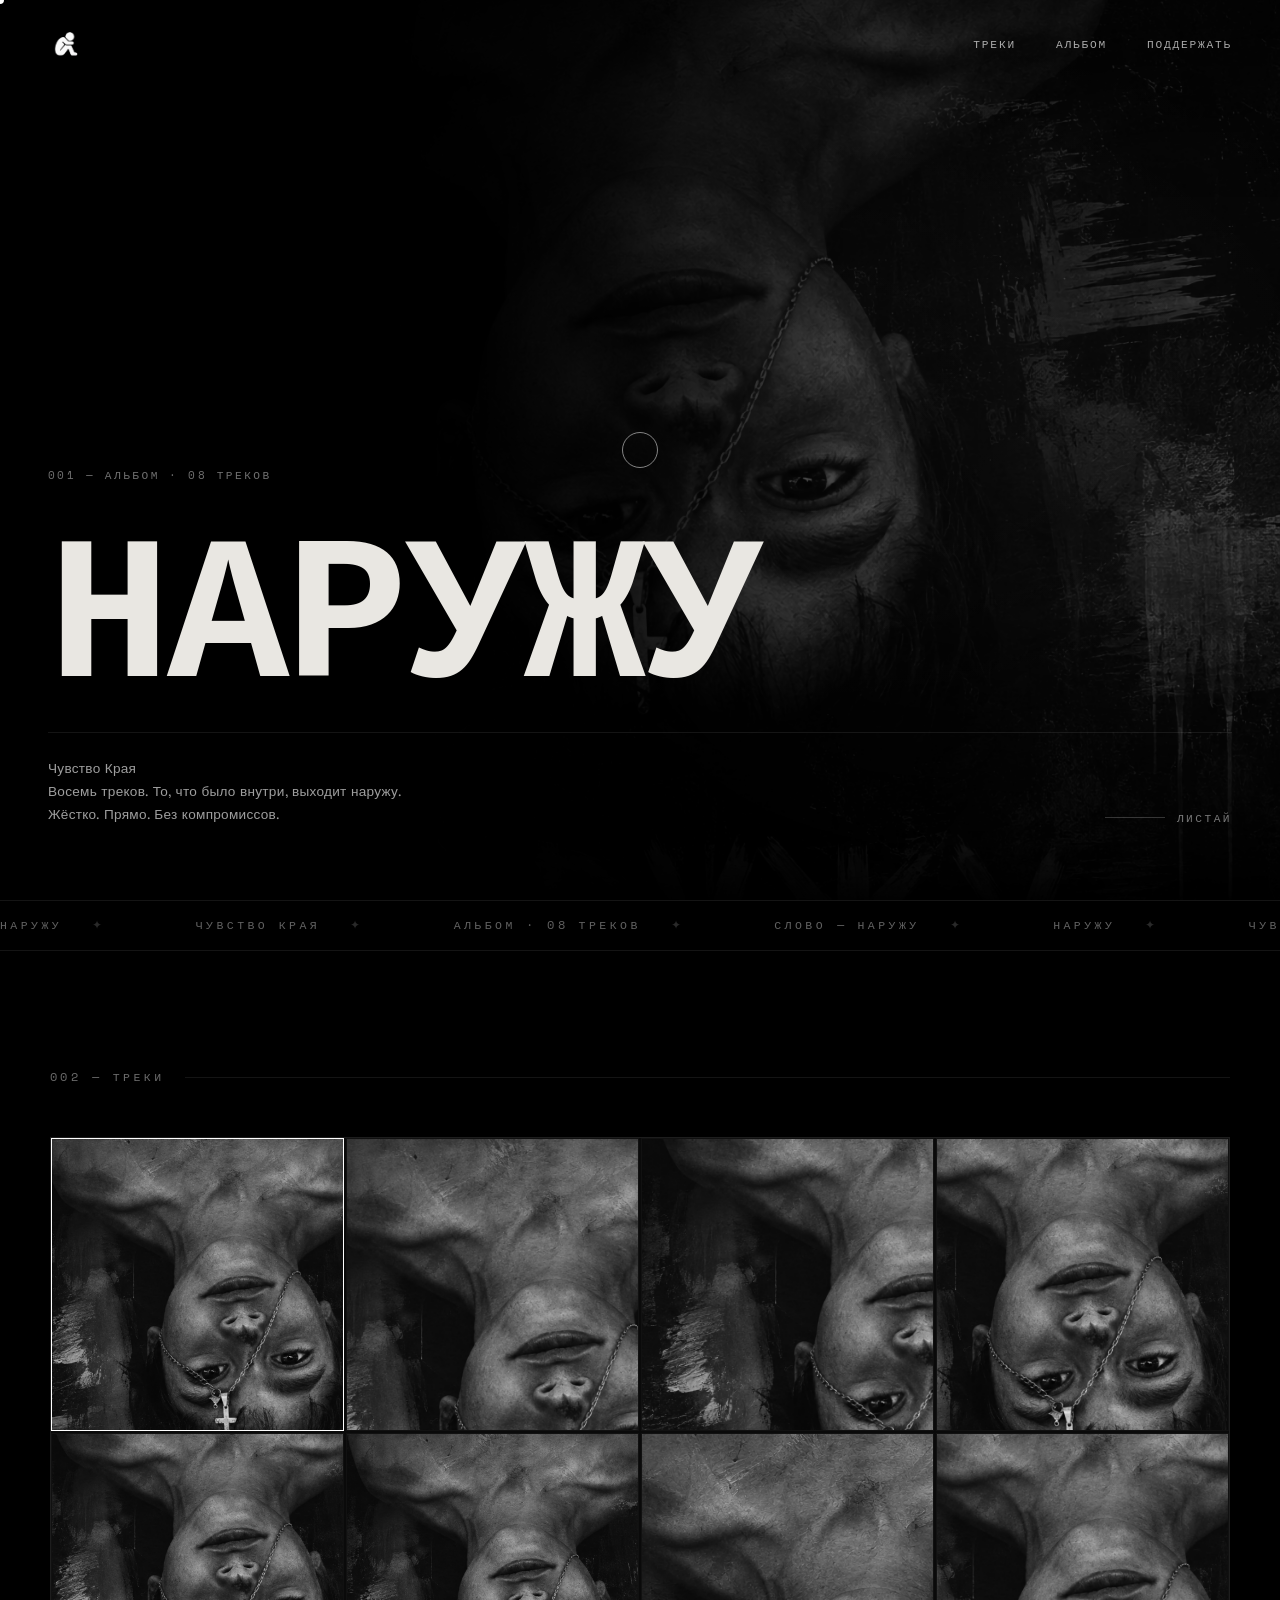
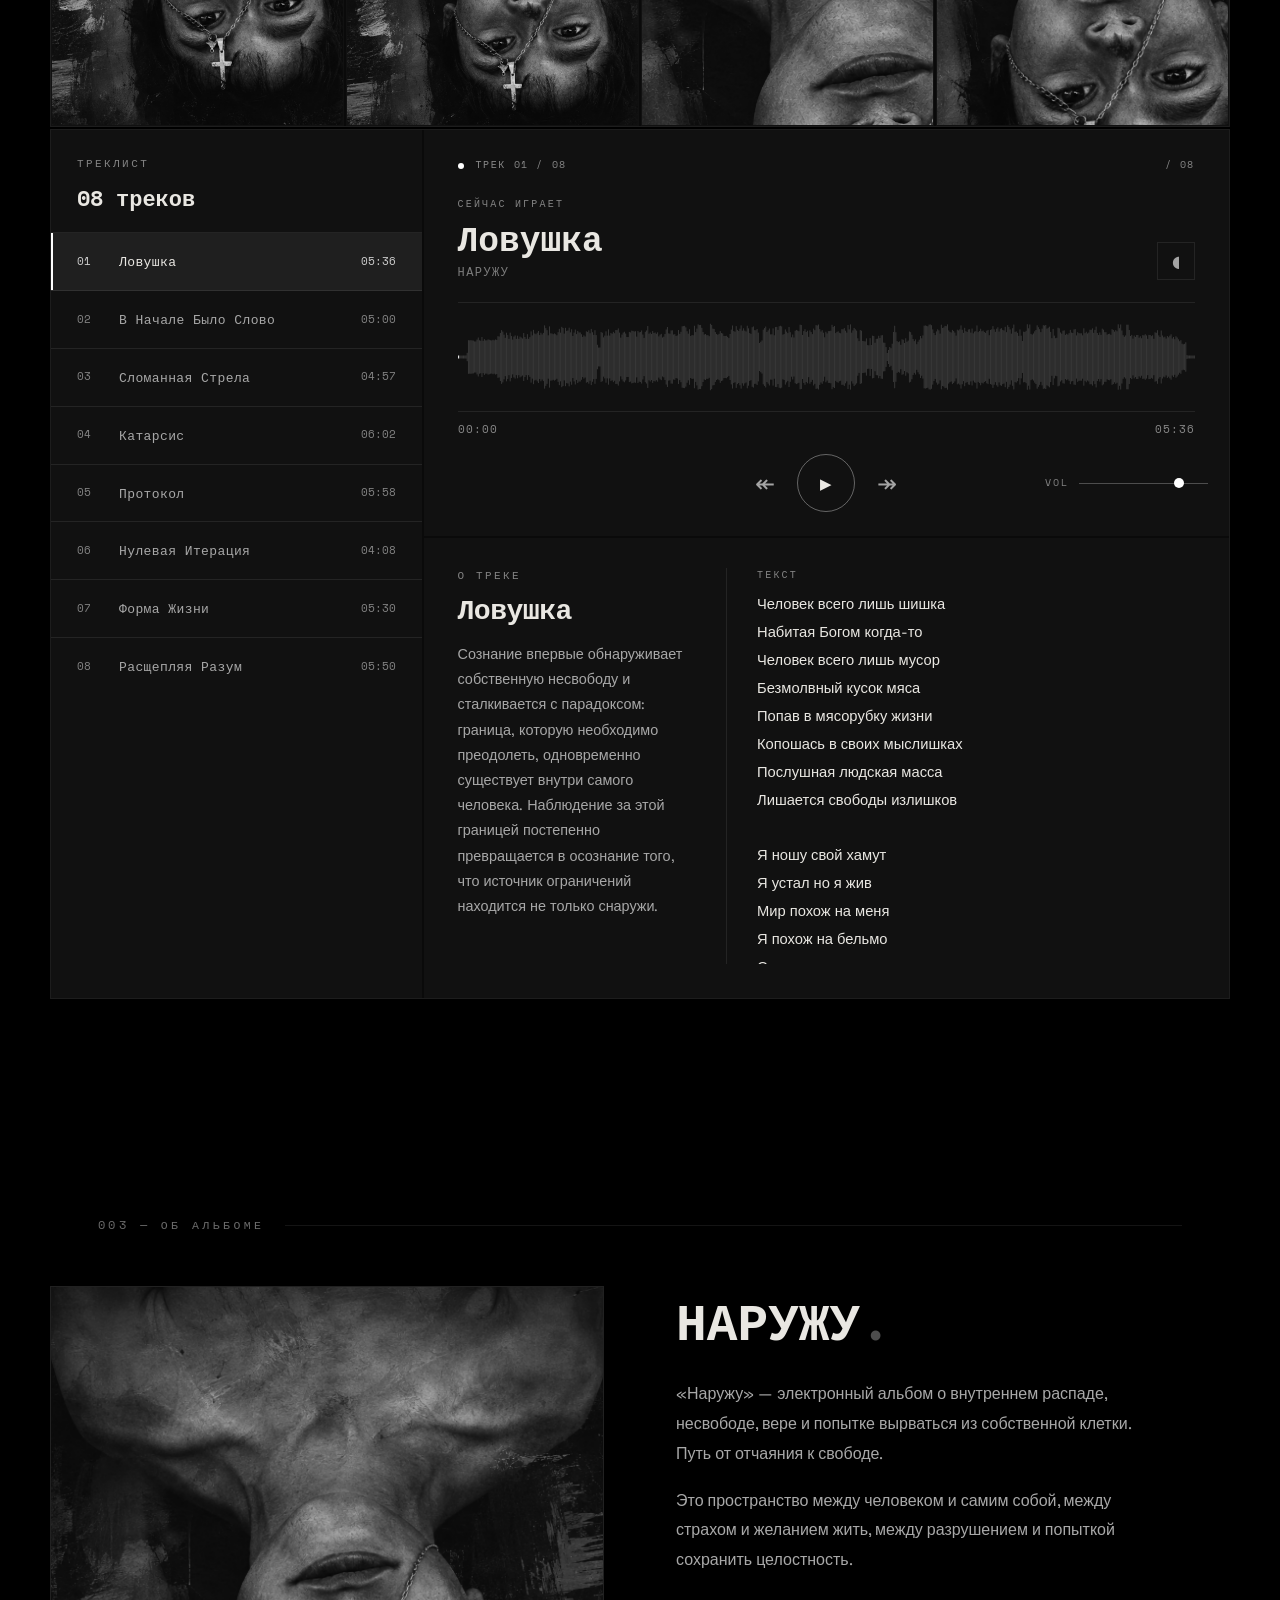
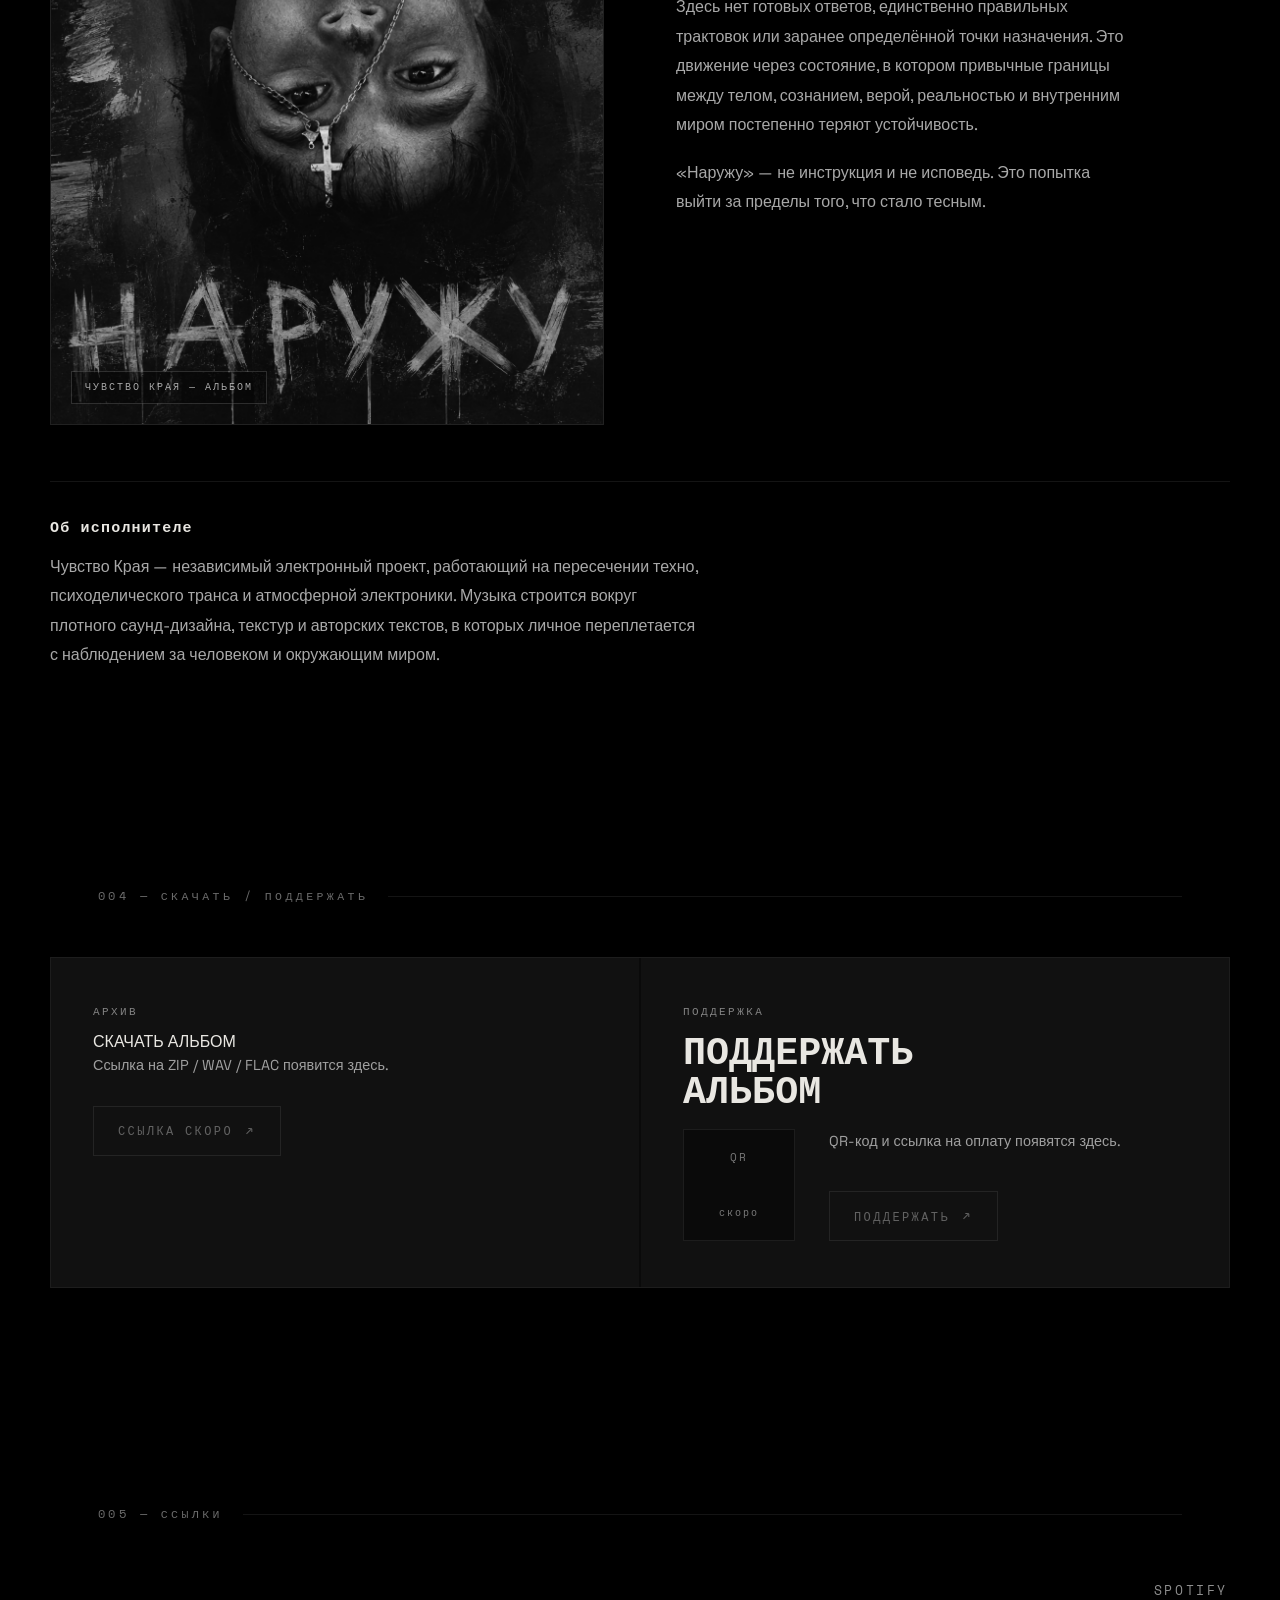
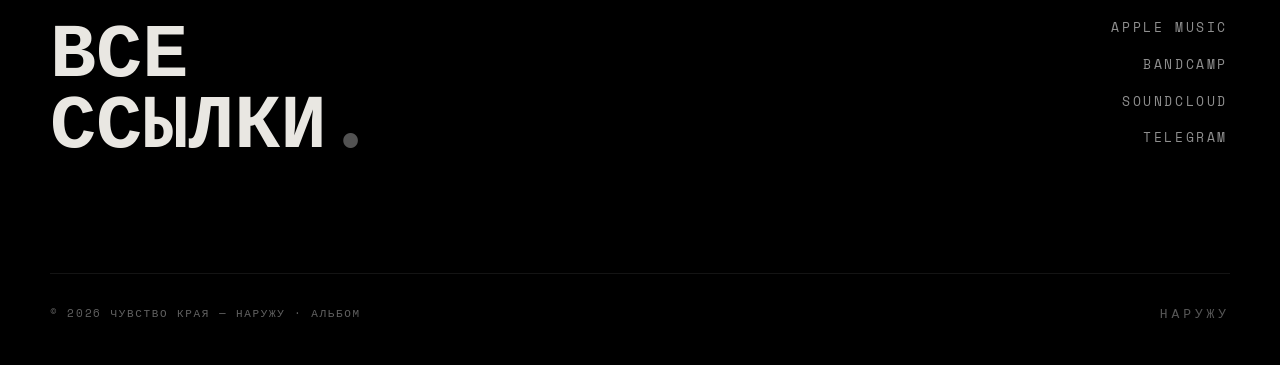
==== index.html @ 3d83241c "Initial working version" ====
<!doctype html>
<html lang="ru">
<head>
  <meta charset="UTF-8">
  <meta name="viewport" content="width=device-width, initial-scale=1">
  <meta name="theme-color" content="#000000">
  <title>НАРУЖУ — Чувство Края · альбом</title>
  <link rel="preconnect" href="https://fonts.googleapis.com">
  <link rel="preconnect" href="https://fonts.gstatic.com" crossorigin>
  <link href="https://fonts.googleapis.com/css2?family=Space+Grotesk:wght@300;400;500;600;700&family=Space+Mono:wght@400;700&display=swap" rel="stylesheet">
  <link rel="stylesheet" href="styles.css">
</head>
<body>

  <div id="cursor"></div>
  <div id="cursor-ring"></div>

  <div id="loader">
    <div class="loader-name">НАРУЖУ</div>
    <div class="loader-bar-wrap"><div class="loader-bar" id="loader-bar"></div></div>
  </div>

  <nav class="site-nav">
    <a class="nav-logo" href="#"><img src="челик.png" alt="НАРУЖУ"></a>
    <ul class="nav-links">
      <li><a href="#tracks">Треки</a></li>
      <li><a href="#about">Альбом</a></li>
      <li><a href="#support">Поддержать</a></li>
    </ul>
  </nav>

  <section id="hero">
    <div class="hero-bg"></div>
    <div class="hero-photo">
      <img src="Cover.png" alt="Обложка альбома НАРУЖУ">
      <div class="hero-photo-gradient"></div>
    </div>
    <div class="hero-number">001 — АЛЬБОМ · 08 ТРЕКОВ</div>
    <h1 class="hero-title"><span>НАРУЖУ</span></h1>
    <div class="hero-sub">
      <p class="hero-desc">Чувство Края<br>Восемь треков. То, что было внутри, выходит наружу.<br>Жёстко. Прямо. Без компромиссов.</p>
      <div class="hero-scroll"><div class="scroll-line"></div>Листай</div>
    </div>
  </section>

  <div class="marquee-wrap">
    <div class="marquee-track">
      <span class="marquee-item">НАРУЖУ<span>✦</span></span>
      <span class="marquee-item">ЧУВСТВО КРАЯ<span>✦</span></span>
      <span class="marquee-item">АЛЬБОМ · 08 ТРЕКОВ<span>✦</span></span>
      <span class="marquee-item">СЛОВО — НАРУЖУ<span>✦</span></span>
      <span class="marquee-item">НАРУЖУ<span>✦</span></span>
      <span class="marquee-item">ЧУВСТВО КРАЯ<span>✦</span></span>
      <span class="marquee-item">АЛЬБОМ · 08 ТРЕКОВ<span>✦</span></span>
      <span class="marquee-item">СЛОВО — НАРУЖУ<span>✦</span></span>
      <span class="marquee-item">НАРУЖУ<span>✦</span></span>
      <span class="marquee-item">ЧУВСТВО КРАЯ<span>✦</span></span>
      <span class="marquee-item">АЛЬБОМ · 08 ТРЕКОВ<span>✦</span></span>
      <span class="marquee-item">СЛОВО — НАРУЖУ<span>✦</span></span>
    </div>
  </div>

  <main id="top">

    <section class="tracks-section" id="tracks">
      <div class="section-label">002 — Треки</div>
      <div class="releases-grid section-shell fade-in" id="releases-grid" aria-label="Треки альбома"></div>

      <div class="album-layout section-shell fade-in">
        <section class="track-column">
          <section class="player-card" aria-label="Музыкальный плеер">
            <div class="player-topline"><span class="live-dot"></span><span id="player-status">Готов к прослушиванию</span><span class="player-track-count">/ 08</span></div>
            <div class="player-title-row"><div><p class="mini-label">Сейчас играет</p><h2 id="current-title">Ловушка</h2><p class="player-album">НАРУЖУ</p></div><button class="icon-button" id="mute-button" type="button" aria-label="Выключить звук">◖</button></div>
            <audio id="audio" preload="metadata"></audio>
            <button class="waveform-button" id="waveform-button" type="button" aria-label="Перемотать трек"><canvas id="waveform" aria-hidden="true"></canvas></button>
            <div class="time-row"><span id="current-time">00:00</span><span id="duration">00:00</span></div>
            <div class="controls"><button class="control-button" id="prev-button" type="button" aria-label="Предыдущий трек">↞</button><button class="play-button" id="play-button" type="button" aria-label="Воспроизвести">▶</button><button class="control-button" id="next-button" type="button" aria-label="Следующий трек">↠</button><label class="volume-control" aria-label="Громкость"><span>VOL</span><input id="volume" type="range" min="0" max="1" value="0.8" step="0.01"></label></div>
          </section>
          <section class="track-detail" id="track-detail" aria-labelledby="track-detail-title">
            <div class="detail-heading">
              <p class="eyebrow">О треке</p>
              <h2 id="track-detail-title">Ловушка</h2>
              <p class="detail-description">Описание трека появится здесь.</p>
            </div>
            <div class="lyrics-column">
              <p class="mini-label">Текст</p>
              <pre id="lyrics"></pre>
            </div>
          </section>
        </section>
        <aside class="playlist-panel" aria-labelledby="playlist-title">
          <div class="panel-heading"><p class="eyebrow">Треклист</p><h2 id="playlist-title">08 треков</h2></div>
          <div class="tracklist" id="tracklist" aria-label="Треклист"></div>
        </aside>
      </div>
    </section>

    <section class="info-grid section-shell" id="about">
      <div class="section-label">003 — Об альбоме</div>
      <div class="about-grid">
        <article class="cover-card">
          <div class="about-img-wrap">
            <img src="Cover.png" alt="Обложка альбома НАРУЖУ">
            <div class="about-img-tag">ЧУВСТВО КРАЯ — АЛЬБОМ</div>
          </div>
        </article>
        <div class="about-content">
          <h2 class="about-headline fade-in">НАРУЖУ<em>.</em></h2>
          <div class="album-description fade-in">
            <p>«Наружу» — электронный альбом о внутреннем распаде, несвободе, вере и попытке вырваться из собственной клетки. Путь от отчаяния к свободе.</p>
            <p>Это пространство между человеком и самим собой, между страхом и желанием жить, между разрушением и попыткой сохранить целостность.</p>
            <p>Здесь нет готовых ответов, единственно правильных трактовок или заранее определённой точки назначения. Это движение через состояние, в котором привычные границы между телом, сознанием, верой, реальностью и внутренним миром постепенно теряют устойчивость.</p>
            <p>«Наружу» — не инструкция и не исповедь. Это попытка выйти за пределы того, что стало тесным.</p>
          </div>
        </div>
      </div>
      <div class="about-text-block fade-in">
        <h3 class="info-heading">Об исполнителе</h3>
        <p class="project-description">Чувство Края — независимый электронный проект, работающий на пересечении техно, психоделического транса и атмосферной электроники. Музыка строится вокруг плотного саунд-дизайна, текстур и авторских текстов, в которых личное переплетается с наблюдением за человеком и окружающим миром.</p>
      </div>
    </section>

    <section class="release-actions section-shell" id="support">
      <div class="section-label">004 — Скачать / Поддержать</div>
      <div class="support-grid">
        <div class="download-block">
          <p class="eyebrow">Архив</p>
          <a href="download.html" class="download-link">СКАЧАТЬ АЛЬБОМ</a>
          <p class="placeholder">Ссылка на ZIP / WAV / FLAC появится здесь.</p>
          <a id="download-link" class="outline-link is-disabled" href="#" aria-disabled="true">Ссылка скоро <span>↗</span></a>
        </div>
        <div class="support-block">
          <p class="eyebrow">Поддержка</p>
          <h2>ПОДДЕРЖАТЬ<br>АЛЬБОМ</h2>
          <div class="support-row">
            <div class="qr-placeholder" id="support-qr">QR<br><small>скоро</small></div>
            <div class="support-copy">
              <p class="placeholder">QR-код и ссылка на оплату появятся здесь.</p>
              <a id="support-link" class="outline-link is-disabled" href="#" aria-disabled="true">Поддержать <span>↗</span></a>
            </div>
          </div>
        </div>
      </div>
    </section>

    <section class="platforms section-shell" id="links">
      <div class="section-label">005 — Ссылки</div>
      <div class="contact-inner fade-in">
        <h2 class="contact-title">ВСЕ<br>ССЫЛКИ<em>.</em></h2>
        <div class="platform-list">
          <span>Spotify</span>
          <span>Apple Music</span>
          <span>Bandcamp</span>
          <span>SoundCloud</span>
          <span>Telegram</span>
        </div>
      </div>
    </section>

  </main>

  <footer class="site-footer section-shell">
    <span class="footer-copy">© 2026 ЧУВСТВО КРАЯ — НАРУЖУ · АЛЬБОМ</span>
    <span class="footer-logo">НАРУЖУ</span>
  </footer>

  <script src="data.js"></script>
  <script src="waveforms.js"></script>
  <script src="app.js"></script>
</body>
</html>
---- styles.css ----
/* ═════════ НАРУЖУ — Чувство Края ═════════
   Дизайн-язык: вдохновлено shymandj.com
   Чёрный фон, Space Mono для дисплея, Space Grotesk для текста,
   тонкие рамки, секции с нумерацией, ч/б обложки. */

*, *::before, *::after { margin: 0; padding: 0; box-sizing: border-box; }
:root {
  --black: #000;
  --white: #fff;
  --ink: #E9E7E2;                     /* основной тёплый свет, не чисто-белый */
  --dim: #111;
  --panel: #0a0a0a;
  --border: rgba(255,255,255,.08);
  --muted: #9A9892;                   /* второстепенный текст */
  --faint: rgba(255,255,255,.4);      /* служебные подписи */
  --ghost: rgba(255,255,255,.14);
  --wave-idle: rgba(255,255,255,.16);
  --wave-played: #fff;
}
html { scroll-behavior: smooth; scroll-padding-top: 96px; }
.album-layout { scroll-margin-top: 96px; }
body {
  background: var(--black);
color: var(--ink);
  font-family: 'Space Grotesk', sans-serif;
  overflow-x: hidden;
  cursor: none;
  line-height: 1.45;
  -webkit-font-smoothing: antialiased;
}
a { color: inherit; text-decoration: none; }
img { display: block; }
ul { list-style: none; }
button { font: inherit; color: inherit; background: none; border: 0; cursor: pointer; }
input { font: inherit; }
pre { font-family: inherit; white-space: pre-wrap; }
:focus-visible { outline: 1px solid rgba(255,255,255,.55); outline-offset: 3px; }
.section-shell { width: min(1180px, calc(100% - 96px)); margin-inline: auto; }

/* ── КУРСОР ──────────────────────────────────────────── */
#cursor, #cursor-ring { position: fixed; top: 0; left: 0; pointer-events: none; z-index: 9998; border-radius: 50%; }
#cursor {
  width: 8px; height: 8px; background: #fff;
  transform: translate(-50%,-50%);
  mix-blend-mode: difference;
  z-index: 9999;
}
#cursor-ring {
  width: 36px; height: 36px;
  border: 1px solid rgba(255,255,255,.5);
  transform: translate(-50%,-50%);
  transition: transform .3s ease, background .3s ease;
}
#cursor-ring.ring-active { transform: translate(-50%,-50%) scale(1.7); background: rgba(255,255,255,.06); }
@media (pointer: coarse) {
  body, button { cursor: auto; }
  #cursor, #cursor-ring { display: none; }
}

/* ── ЗАГРУЗКА ─────────────────────────────────────────── */
#loader {
  position: fixed; inset: 0; background: #000; z-index: 9000;
  display: flex; align-items: center; justify-content: center; flex-direction: column; gap: 26px;
  transition: opacity .7s ease, visibility .7s ease;
}
#loader.hidden { opacity: 0; visibility: hidden; }
.loader-name {
  font-family: 'Space Mono', monospace;
  font-size: clamp(2rem, 8vw, 5.5rem);
  letter-spacing: .3em; font-weight: 700; text-indent: .3em;
}
.loader-bar-wrap { width: 220px; height: 1px; background: rgba(255,255,255,.15); overflow: hidden; }
.loader-bar { height: 100%; background: #fff; width: 0%; transition: width 1.3s cubic-bezier(.4,0,.2,1); }

/* ── НАВИГАЦИЯ ────────────────────────────────────────── */
.site-nav {
  position: fixed; top: 0; left: 0; right: 0; z-index: 100;
  padding: 26px 48px;
  display: flex; align-items: center; justify-content: space-between;
}
.nav-logo {
  font-family: 'Space Mono', monospace;
  font-size: .95rem; line-height: .95; letter-spacing: .18em; font-weight: 700; color: #fff;
}
.nav-logo img { width: 34px; height: auto; display: block; }
.nav-links { display: flex; gap: 40px; }
.nav-links a {
  font-family: 'Space Mono', monospace;
  font-size: .7rem; letter-spacing: .16em; text-transform: uppercase;
  color: rgba(255,255,255,.66); transition: color .2s;
}
.nav-links a:hover { color: var(--ink); }

/* ── ГЛАВНЫЙ ЭКРАН ────────────────────────────────────── */
#hero {
  min-height: 100vh;
  display: flex; flex-direction: column; justify-content: flex-end;
  padding: 0 48px 74px; position: relative; overflow: hidden;
}
.hero-bg {
  position: absolute; inset: 0;
  background: radial-gradient(ellipse 80% 60% at 60% 40%, rgba(255,255,255,.05) 0%, transparent 70%);
  pointer-events: none;
}
.hero-photo { position: absolute; inset: 0; z-index: 0; overflow: hidden; }
.hero-photo img {
  width: 100%; height: 100%; object-fit: cover;
  filter: grayscale(100%); opacity: .5;
  animation: heroZoom 18s ease-out forwards;
}
@keyframes heroZoom { from { transform: scale(1.06); } to { transform: scale(1); } }
.hero-photo-gradient {
  position: absolute; inset: 0; z-index: 1;
  background:
    linear-gradient(to right, #000 0%, #000 30%, rgba(0,0,0,.82) 48%, rgba(0,0,0,.15) 68%, transparent 90%),
    linear-gradient(to bottom, rgba(0,0,0,.5) 0%, transparent 22%, transparent 68%, rgba(0,0,0,.96) 100%);
}
.hero-number {
  font-family: 'Space Mono', monospace;
  font-size: .7rem; letter-spacing: .22em; color: rgba(255,255,255,.44);
  margin-bottom: 26px; position: relative; z-index: 2;
}
.hero-title {
  font-family: 'Space Mono', monospace;
  font-size: clamp(4.5rem, 16vw, 17rem); line-height: .88; font-weight: 700; letter-spacing: -.02em;
  overflow: hidden; position: relative; z-index: 2;
}
.hero-title span { display: block; transform: translateY(110%); transition: transform 1s cubic-bezier(.16,1,.3,1); }
.hero-title span.visible { transform: translateY(0); }
.hero-sub {
  display: flex; justify-content: space-between; align-items: flex-end;
  margin-top: 42px; border-top: 1px solid var(--border); padding-top: 24px;
  position: relative; z-index: 2;
}
.hero-desc { max-width: 380px; font-size: .85rem; line-height: 1.7; color: rgba(255,255,255,.62); letter-spacing: .02em; }
.hero-scroll {
  display: flex; align-items: center; gap: 12px;
  font-family: 'Space Mono', monospace; font-size: .7rem; letter-spacing: .22em;
  color: rgba(255,255,255,.46); text-transform: uppercase;
}
.scroll-line { width: 60px; height: 1px; background: rgba(255,255,255,.2); position: relative; overflow: hidden; }
.scroll-line::after { content: ''; position: absolute; top: 0; left: -100%; width: 100%; height: 100%; background: #fff; animation: slide 2s ease infinite; }
@keyframes slide { 0% { left: -100%; } 100% { left: 100%; } }

/* ── БЕГУЩАЯ СТРОКА ───────────────────────────────────── */
.marquee-wrap { overflow: hidden; border-top: 1px solid var(--border); border-bottom: 1px solid var(--border); padding: 16px 0; }
.marquee-track { display: flex; gap: 60px; width: max-content; animation: marquee 22s linear infinite; }
.marquee-item {
  font-family: 'Space Mono', monospace;
  font-size: .72rem; letter-spacing: .3em; color: rgba(255,255,255,.38); text-transform: uppercase; white-space: nowrap;
}
.marquee-item span { color: rgba(255,255,255,.16); margin: 0 30px; }
@keyframes marquee { 0% { transform: translateX(0); } 100% { transform: translateX(-50%); } }

/* ── СЕКЦИИ / ЛЕЙБЛЫ ──────────────────────────────────── */
.section-label {
  width: min(1180px, calc(100% - 96px));
  margin: 0 auto 52px;
  display: flex; align-items: center; gap: 20px;
  font-family: 'Space Mono', monospace; font-size: .72rem; letter-spacing: .3em;
  text-transform: uppercase; color: rgba(255,255,255,.42);
}
.section-label::after { content: ''; flex: 1; height: 1px; background: var(--border); }
.tracks-section, #about, .release-actions, .platforms { padding: 118px 0 100px; }

/* ── СЕТКА ТРЕКОВ ─────────────────────────────────────── */
.releases-grid {
  display: grid;
  grid-template-columns: repeat(4, 1fr);
  gap: 2px; margin-bottom: 2px;
  background: var(--panel); border: 1px solid var(--border);
}
.release-card {
  position: relative; aspect-ratio: 1; overflow: hidden;
  background: #111; display: block; padding: 0;
  border: 1px solid transparent;
  transition: border-color 300ms ease;
}
.release-card.active { border-color: var(--white); }
.release-card-inner { display: block; width: 100%; height: 100%; position: relative; }

/* Одна обложка — 8 сильных кропов портретной зоны (верхние ~70%).
   Надпись «НАРУЖУ» на обложке находится в нижней полосе (~78–92% высоты).
   Все кропы размещены так, что их видимое окно гарантированно НЕ пересекает
   её: низ окна = oy + 50/zoom <= ~74%.

   window: oy ± (100 / zoom / 2)
   object-position задаёт точку фокуса, transform-origin её повторяет. */
.release-cover {
  width: 100%; height: 100%; object-fit: cover;
  object-position: var(--ox, 50%) var(--oy, 50%);
  transform: scale(var(--zoom, 1));
  transform-origin: var(--ox, 50%) var(--oy, 50%);
  filter: grayscale(100%);
  transition: transform 300ms ease, opacity 300ms ease, filter 300ms ease;
}
.release-card:hover .release-cover,
.release-card:focus-visible .release-cover { transform: scale(calc(var(--zoom, 1) * 1.03)); filter: grayscale(0%); }

.track-01 { --zoom: 1.7;  --ox: 36%;  --oy: 20%; }  /* фрагмент лица: верх лица */
.track-02 { --zoom: 2.2;  --ox: 36%;  --oy: 11%; }  /* глаза / верхняя часть лица */
.track-03 { --zoom: 2.3;  --ox: 20%;  --oy: 28%; }  /* левая часть лица */
.track-04 { --zoom: 2.1;  --ox: 54%;  --oy: 30%; }  /* правая часть кадра/лица */
.track-05 { --zoom: 1.6;  --ox: 36%;  --oy: 42%; }  /* крупный фрагмент тела */
.track-06 { --zoom: 1.5;  --ox: 36%;  --oy: 22%; }  /* глаза + цепь */
.track-07 { --zoom: 2.8;  --ox: 37%;  --oy: 14%; }  /* экстремально крупный фрагмент лица */
.track-08 { --zoom: 2.2;  --ox: 47%;  --oy: 27%; }  /* необычный кроп: часть головы/челюсть */

.release-overlay {
  position: absolute; inset: 0;
  background: linear-gradient(to top, rgba(0,0,0,.72) 0%, rgba(0,0,0,.12) 45%, transparent 62%);
  display: flex; flex-direction: column; align-items: center; justify-content: center;
  opacity: 0; transition: opacity 300ms ease;
}
.release-card:hover .release-overlay,
.release-card:focus-visible .release-overlay { opacity: 1; }
.release-meta { display: block; margin-top: auto; text-align: center; padding-bottom: 4px; }
.release-number {
  display: block;
  font-family: 'Space Mono', monospace; font-size: 10px; letter-spacing: .26em;
  color: rgba(255,255,255,.7); margin-bottom: 7px;
}
.release-info-title {
  display: block;
  font-size: .92rem; font-weight: 600; letter-spacing: .04em; color: var(--ink);
  text-shadow: 0 1px 10px rgba(0,0,0,.7);
}
.release-play {
  position: absolute; top: 50%; left: 50%; transform: translate(-50%,-50%);
  width: 46px; height: 46px; border-radius: 50%;
  border: 1px solid rgba(255,255,255,.42);
  display: grid; place-items: center;
  color: var(--ink); background: rgba(0,0,0,.26);
  transition: background 300ms ease, color 300ms ease, border-color 300ms ease;
}
.release-play svg { width: 15px; height: 15px; margin-left: 2px; display: block; }
.release-card:hover .release-play { border-color: #fff; }
.release-play:hover { background: #fff; border-color: #fff; color: #000; }

/* ── ПЛЕЕР + ТРЕКЛИСТ + ТЕКСТЫ ────────────────────────── */
.album-layout {
  display: grid;
  grid-template-columns: minmax(290px, .46fr) minmax(0, 1fr);
  grid-template-areas: 'playlist track-column';
  align-items: stretch;
  gap: 2px;
  background: var(--panel); border: 1px solid var(--border);
}
.playlist-panel { grid-area: playlist; background: var(--dim); display: flex; flex-direction: column; min-height: 0; }
.track-column { grid-area: track-column; display: grid; grid-template-rows: auto 1fr; gap: 2px; min-width: 0; }

.player-card {
  background: var(--dim);
  padding: 28px 34px 24px;
  display: flex; flex-direction: column;
}
.player-topline {
  display: flex; align-items: center; gap: 12px;
  font-family: 'Space Mono', monospace; font-size: 10px; letter-spacing: .16em;
  text-transform: uppercase; color: rgba(255,255,255,.5);
}
.live-dot { width: 6px; height: 6px; border-radius: 50%; background: #fff; animation: pulse 2.2s ease infinite; }
@keyframes pulse { 0%,100% { opacity: 1; } 50% { opacity: .25; } }
.player-track-count { margin-left: auto; }
.player-title-row {
  display: flex; justify-content: space-between; align-items: flex-end;
  margin: 24px 0 22px;
}
.mini-label {
  font-family: 'Space Mono', monospace; font-size: 10px; letter-spacing: .22em;
  text-transform: uppercase; color: rgba(255,255,255,.48); margin-bottom: 8px;
}
.player-title-row h2 { font-family: 'Space Mono', monospace; font-size: clamp(28px, 2.7vw, 44px); font-weight: 700; line-height: 1.12; }
.player-album { font-family: 'Space Mono', monospace; font-size: 12px; letter-spacing: .12em; color: rgba(255,255,255,.45); margin-top: 5px; }
.icon-button {
  width: 38px; height: 38px; display: grid; place-items: center;
  border: 1px solid var(--border); color: rgba(255,255,255,.62);
  font-family: 'Space Mono', monospace; font-size: 16px;
  transition: border-color .2s, color .2s;
}
.icon-button:hover { border-color: rgba(255,255,255,.4); color: var(--ink); }

#audio { display: none; }
.waveform-button {
  width: 100%; display: block;
  border-top: 1px solid var(--border); border-bottom: 1px solid var(--border);
  padding: 12px 0;
}
.waveform-button canvas { width: 100%; height: 84px; display: block; }
.time-row {
  display: flex; justify-content: space-between; margin-top: 10px;
  font-family: 'Space Mono', monospace; font-size: 11px; letter-spacing: .1em; color: rgba(255,255,255,.5);
}
.controls {
  display: grid; grid-template-columns: 1fr auto auto auto 1fr;
  align-items: center; align-self: stretch; width: 100%;
  margin-top: 16px; gap: 0;
}
.controls #prev-button { grid-column: 2; }
.controls #play-button { grid-column: 3; }
.controls #next-button { grid-column: 4; }
.controls .volume-control { grid-column: 5; justify-self: end; }
.play-button {
  width: 58px; height: 58px; border-radius: 50%;
  border: 1px solid rgba(255,255,255,.35);
  display: grid; place-items: center; font-size: 15px; line-height: 1;
  margin-inline: 16px; transition: background .2s, border-color .2s, color .2s;
}
.play-button:hover { background: #fff; border-color: #fff; color: #000; }
.control-button {
  font-family: 'Space Mono', monospace; font-size: 24px; padding: 6px;
  color: rgba(255,255,255,.62); transition: color .2s;
}
.control-button:hover { color: var(--ink); }
.volume-control { display: flex; align-items: center; gap: 10px; width: 150px; }
.volume-control span {
  font-family: 'Space Mono', monospace; font-size: 10px; letter-spacing: .2em; color: rgba(255,255,255,.48);
}
.volume-control input { flex: 1; accent-color: #fff; cursor: none; }
input[type=range] { -webkit-appearance: none; background: transparent; height: 18px; }
input[type=range]::-webkit-slider-runnable-track { height: 1px; background: rgba(255,255,255,.25); }
input[type=range]::-webkit-slider-thumb {
  -webkit-appearance: none; width: 10px; height: 10px; border-radius: 50%;
  background: #fff; margin-top: -4.5px;
}
input[type=range]::-moz-range-track { height: 1px; background: rgba(255,255,255,.25); }
input[type=range]::-moz-range-thumb { width: 10px; height: 10px; border: 0; border-radius: 50%; background: #fff; }

.track-detail {
  background: var(--dim);
  display: grid; grid-template-columns: minmax(200px, .5fr) 1fr;
  gap: 34px; padding: 30px 34px 34px;
  height: min(460px, 62vh); min-height: 0; overflow: hidden;
  transition: opacity .15s ease;
}
.track-detail.fading { opacity: 0; }
.eyebrow {
  font-family: 'Space Mono', monospace; font-size: 11px; letter-spacing: .22em;
  text-transform: uppercase; color: rgba(255,255,255,.48); margin-bottom: 10px;
}
.detail-heading h2 { font-family: 'Space Mono', monospace; font-size: clamp(26px, 2.2vw, 38px); font-weight: 700; letter-spacing: -.02em; line-height: 1.05; }
.detail-description { font-size: .9rem; line-height: 1.75; color: rgba(255,255,255,.63); margin-top: 18px; }
.lyrics-column { border-left: 1px solid var(--border); padding-left: 30px; min-height: 0; overflow-y: auto; }
.lyrics-column pre { font-size: .92rem; line-height: 1.9; color: var(--ink); }

/* ── ТРЕКЛИСТ ─────────────────────────────────────────── */
.panel-heading { padding: 26px 26px 18px; border-bottom: 1px solid var(--border); }
.panel-heading h2 { font-family: 'Space Mono', monospace; font-size: 22px; font-weight: 700; margin-top: 8px; }
.tracklist { flex: 1; overflow-y: auto; min-height: 0; }
.track-row {
  width: 100%; display: grid; grid-template-columns: 30px 1fr auto; gap: 12px; align-items: center;
  padding: 19px 26px; text-align: left;
  border-bottom: 1px solid var(--border);
  color: rgba(255,255,255,.63); transition: background .2s, color .2s;
}
.track-row:last-child { border-bottom: 0; }
.track-row:hover { background: rgba(255,255,255,.04); color: var(--ink); }
.track-row.active {
  background: rgba(255,255,255,.06); color: var(--ink);
  box-shadow: inset 2px 0 0 0 #fff;
}
.track-number, .track-duration { font-family: 'Space Mono', monospace; font-size: 11px; color: rgba(255,255,255,.48); }
.track-row.active .track-number, .track-row.active .track-duration { color: rgba(255,255,255,.78); }
.track-name { font-family: 'Space Mono', monospace; font-size: 13px; letter-spacing: .03em; }

/* ── ОБ АЛЬБОМЕ ───────────────────────────────────────── */
.about-grid { display: grid; grid-template-columns: 1fr 1fr; gap: 72px; align-items: start; }
.cover-card .about-img-wrap {
  position: relative; aspect-ratio: 3/4; overflow: hidden; background: #0e0e0e; border: 1px solid var(--border);
}
.cover-card img { width: 100%; height: 100%; object-fit: cover; filter: grayscale(100%); }
.cover-card .about-img-tag {
  position: absolute; bottom: 20px; left: 20px;
  font-family: 'Space Mono', monospace; font-size: 10px; letter-spacing: .2em;
  text-transform: uppercase; color: rgba(255,255,255,.64);
  border: 1px solid rgba(255,255,255,.15); padding: 8px 13px; background: rgba(0,0,0,.35);
}
.about-content { padding-top: 8px; }
.about-headline { font-family: 'Space Mono', monospace; font-size: clamp(2rem, 4vw, 3.4rem); font-weight: 700; line-height: 1.04; margin-bottom: 32px; white-space: nowrap; }
.about-headline em { font-style: normal; color: rgba(255,255,255,.3); }
.about-text { font-size: .92rem; line-height: 1.9; color: rgba(255,255,255,.63); }
.album-description { font-size: 1rem; line-height: 1.85; color: rgba(255,255,255,.66); max-width: 46ch; }
.album-description p + p { margin-top: 1.1em; }
.project-description { font-size: 1rem; line-height: 1.85; color: rgba(255,255,255,.66); max-width: 65ch; }
.about-stats { display: grid; grid-template-columns: 1fr 1fr; gap: 2px; margin-top: 44px; }
.stat { padding: 22px; background: var(--panel); border: 1px solid var(--border); }
.stat-num { font-family: 'Space Mono', monospace; font-size: 1.5rem; font-weight: 700; display: block; }
.stat-label { font-family: 'Space Mono', monospace; font-size: 10px; letter-spacing: .2em; text-transform: uppercase; color: rgba(255,255,255,.42); margin-top: 6px; display: block; }
.about-text-block { margin-top: 56px; border-top: 1px solid var(--border); padding-top: 34px; }
.info-heading { font-family: 'Space Mono', monospace; font-size: 15px; letter-spacing: .08em; margin-bottom: 14px; }

/* ── СКАЧАТЬ / ПОДДЕРЖАТЬ ─────────────────────────────── */
.support-grid {
  display: grid; grid-template-columns: 1fr 1fr; gap: 2px;
  background: var(--panel); border: 1px solid var(--border);
}
.download-block, .support-block { background: var(--dim); padding: 46px 42px; }
.download-block h2, .support-block h2 {
  font-family: 'Space Mono', monospace; font-size: clamp(1.7rem, 3vw, 2.6rem);
  font-weight: 700; line-height: 1.04; margin-bottom: 20px;
}
.placeholder { font-size: .9rem; line-height: 1.75; color: rgba(255,255,255,.6); margin-bottom: 28px; }
.outline-link {
  display: inline-flex; align-items: center; gap: 12px; width: fit-content;
  font-family: 'Space Mono', monospace; font-size: 12px; letter-spacing: .2em; text-transform: uppercase;
  border: 1px solid rgba(255,255,255,.28); padding: 14px 24px; color: var(--ink);
  transition: background .2s, color .2s, border-color .2s, gap .3s;
}
.outline-link:hover { background: #fff; border-color: #fff; color: #000; gap: 20px; }
.outline-link span { font-size: 14px; }
.outline-link.is-disabled { border-color: var(--border); color: rgba(255,255,255,.34); }
.outline-link.is-disabled:hover { background: transparent; border-color: var(--border); color: rgba(255,255,255,.34); gap: 12px; }
.support-row { display: flex; gap: 34px; align-items: stretch; }
.qr-placeholder {
  width: 112px; aspect-ratio: 1; flex-shrink: 0;
  display: grid; place-items: center; text-align: center;
  border: 1px solid var(--border); background: var(--panel);
  font-family: 'Space Mono', monospace; font-size: 11px; letter-spacing: .18em; color: rgba(255,255,255,.45);
}
.qr-placeholder small { font-size: 10px; }
.qr-placeholder img { width: 100%; height: 100%; object-fit: contain; display: block; }
.support-copy { display: flex; flex-direction: column; gap: 22px; justify-content: space-between; }
.support-copy .placeholder { margin-bottom: 0; }

/* ── ССЫЛКИ ───────────────────────────────────────────── */
.contact-inner { display: flex; justify-content: space-between; align-items: flex-end; gap: 40px; }
.contact-title { font-family: 'Space Mono', monospace; font-size: clamp(2.2rem, 6vw, 5rem); font-weight: 700; line-height: .92; }
.contact-title em { font-style: normal; color: rgba(255,255,255,.32); }
.platform-list { display: flex; flex-direction: column; gap: 6px; align-items: flex-end; }
.platform-list span {
  font-family: 'Space Mono', monospace; font-size: 13px; letter-spacing: .2em; text-transform: uppercase;
  color: rgba(255,255,255,.56); padding: 6px 2px; display: flex; align-items: center; gap: 10px;
  transition: color .2s;
}
.platform-list span::before { content: '→'; opacity: 0; transform: translateX(-6px); transition: opacity .2s, transform .2s; color: #fff; }
.platform-list span:hover { color: var(--ink); }
.platform-list span:hover::before { opacity: 1; transform: translateX(0); }

/* ── ПОДВАЛ ───────────────────────────────────────────── */
.site-footer {
  margin-top: 20px;
  padding: 30px 0 42px;
  border-top: 1px solid var(--border);
  display: flex; justify-content: space-between; align-items: center;
}
.footer-copy { font-family: 'Space Mono', monospace; font-size: 11px; letter-spacing: .15em; color: rgba(255,255,255,.38); }
.footer-logo { font-family: 'Space Mono', monospace; font-size: 13px; letter-spacing: .3em; color: rgba(255,255,255,.34); }

/* ── ПОЯВЛЕНИЕ ПРИ СКРОЛЛЕ ────────────────────────────── */
.fade-in { opacity: 0; transform: translateY(30px); transition: opacity .85s ease, transform .85s ease; }
.fade-in.visible { opacity: 1; transform: translateY(0); }

/* ── СКРОЛЛБАРЫ ───────────────────────────────────────── */
.lyrics-column, .tracklist { scrollbar-width: thin; scrollbar-color: rgba(255,255,255,.22) transparent; }
.lyrics-column::-webkit-scrollbar, .tracklist::-webkit-scrollbar { width: 4px; }
.lyrics-column::-webkit-scrollbar-thumb, .tracklist::-webkit-scrollbar-thumb { background: rgba(255,255,255,.22); }
.lyrics-column::-webkit-scrollbar-track, .tracklist::-webkit-scrollbar-track { background: transparent; }

/* ── АДАПТИВНОСТЬ ─────────────────────────────────────── */
@media (max-width: 1000px) {
  .album-layout { grid-template-columns: 1fr; grid-template-areas: 'track-column' 'playlist'; }
  .playlist-panel { grid-area: playlist; }
  .track-column { grid-area: track-column; }
  .track-detail { height: auto; min-height: 420px; }
  .playlist-panel .tracklist { max-height: 320px; }
}

@media (max-width: 820px) {
  .site-nav { padding: 18px 22px; }
  .nav-links { gap: 22px; }
  .nav-links a { font-size: .62rem; }
  #hero { padding: 0 22px 52px; }
  .hero-title { font-size: clamp(4rem, 21vw, 9rem); }
  .hero-desc { max-width: 300px; }
  .section-label { width: calc(100% - 44px); margin-bottom: 40px; }
  .tracks-section, #about, .release-actions, .platforms { padding: 88px 0 78px; }
  .section-shell { width: calc(100% - 44px); }

  .releases-grid { grid-template-columns: repeat(2, 1fr); }
  .release-overlay { opacity: 1; }
  .release-play { display: none; }

  .about-grid { grid-template-columns: 1fr; gap: 40px; }
  .support-grid { grid-template-columns: 1fr; }
  .download-block, .support-block { padding: 38px 26px; }
  .contact-inner { flex-direction: column; align-items: flex-start; }
  .platform-list { align-items: flex-start; }
  .site-footer { padding: 24px 0 34px; flex-wrap: wrap; gap: 12px; }
}

@media (max-width: 640px) {
  .nav-links { display: none; }
  .hero-number { margin-bottom: 20px; }
  .hero-sub { flex-direction: column; align-items: flex-start; gap: 22px; }
  .player-card { padding: 22px 20px 20px; }
  .nav-logo img { width: 28px; }
  .player-title-row h2 { font-size: 30px; }
  .waveform-button canvas { height: 70px; }
  .track-detail { grid-template-columns: 1fr; gap: 28px; padding: 26px 20px 30px; }
  .lyrics-column { border-left: 0; border-top: 1px solid var(--border); padding: 26px 0 0; }
  .track-row { padding: 17px 20px; grid-template-columns: 26px 1fr auto; gap: 10px; }
  .panel-heading { padding: 22px 20px 16px; }
  .controls .volume-control { width: 96px; }
  .stat { padding: 18px; }
  .support-row { gap: 22px; }
  .qr-placeholder { width: 92px; }
}
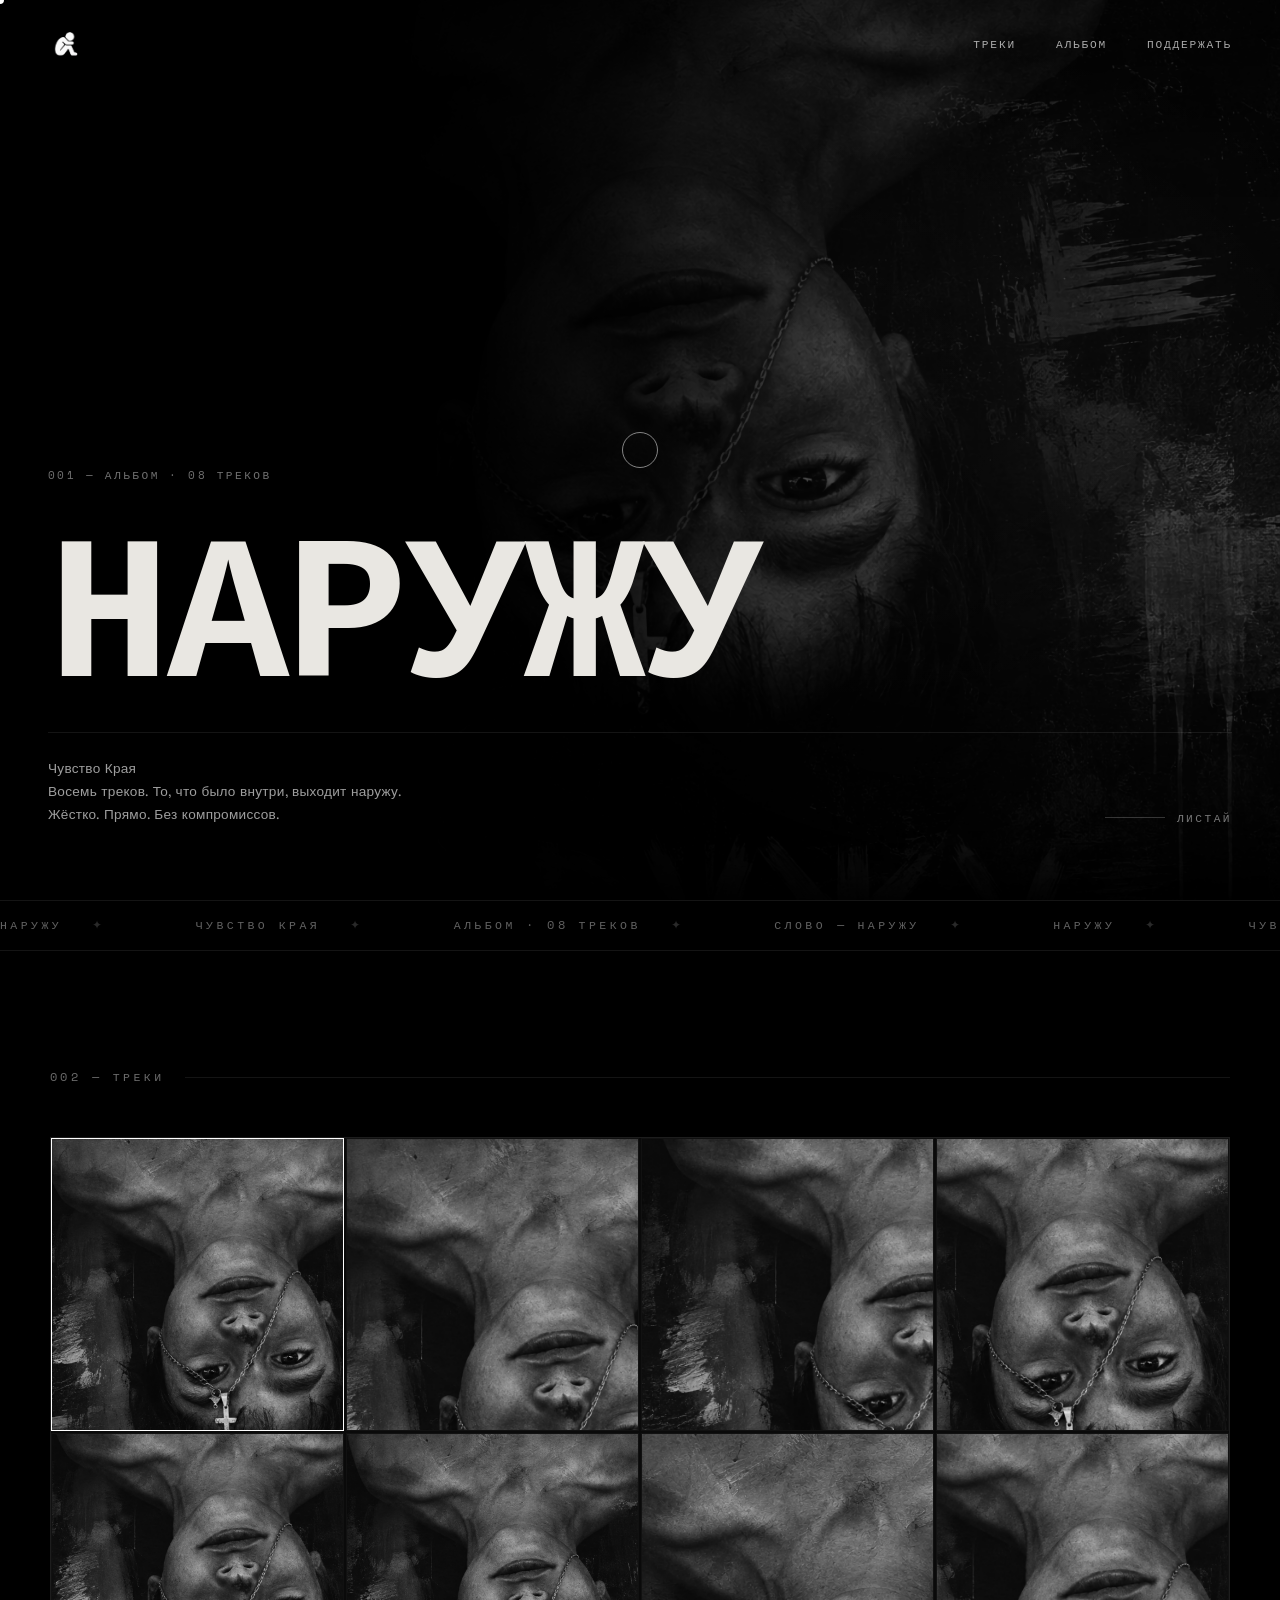
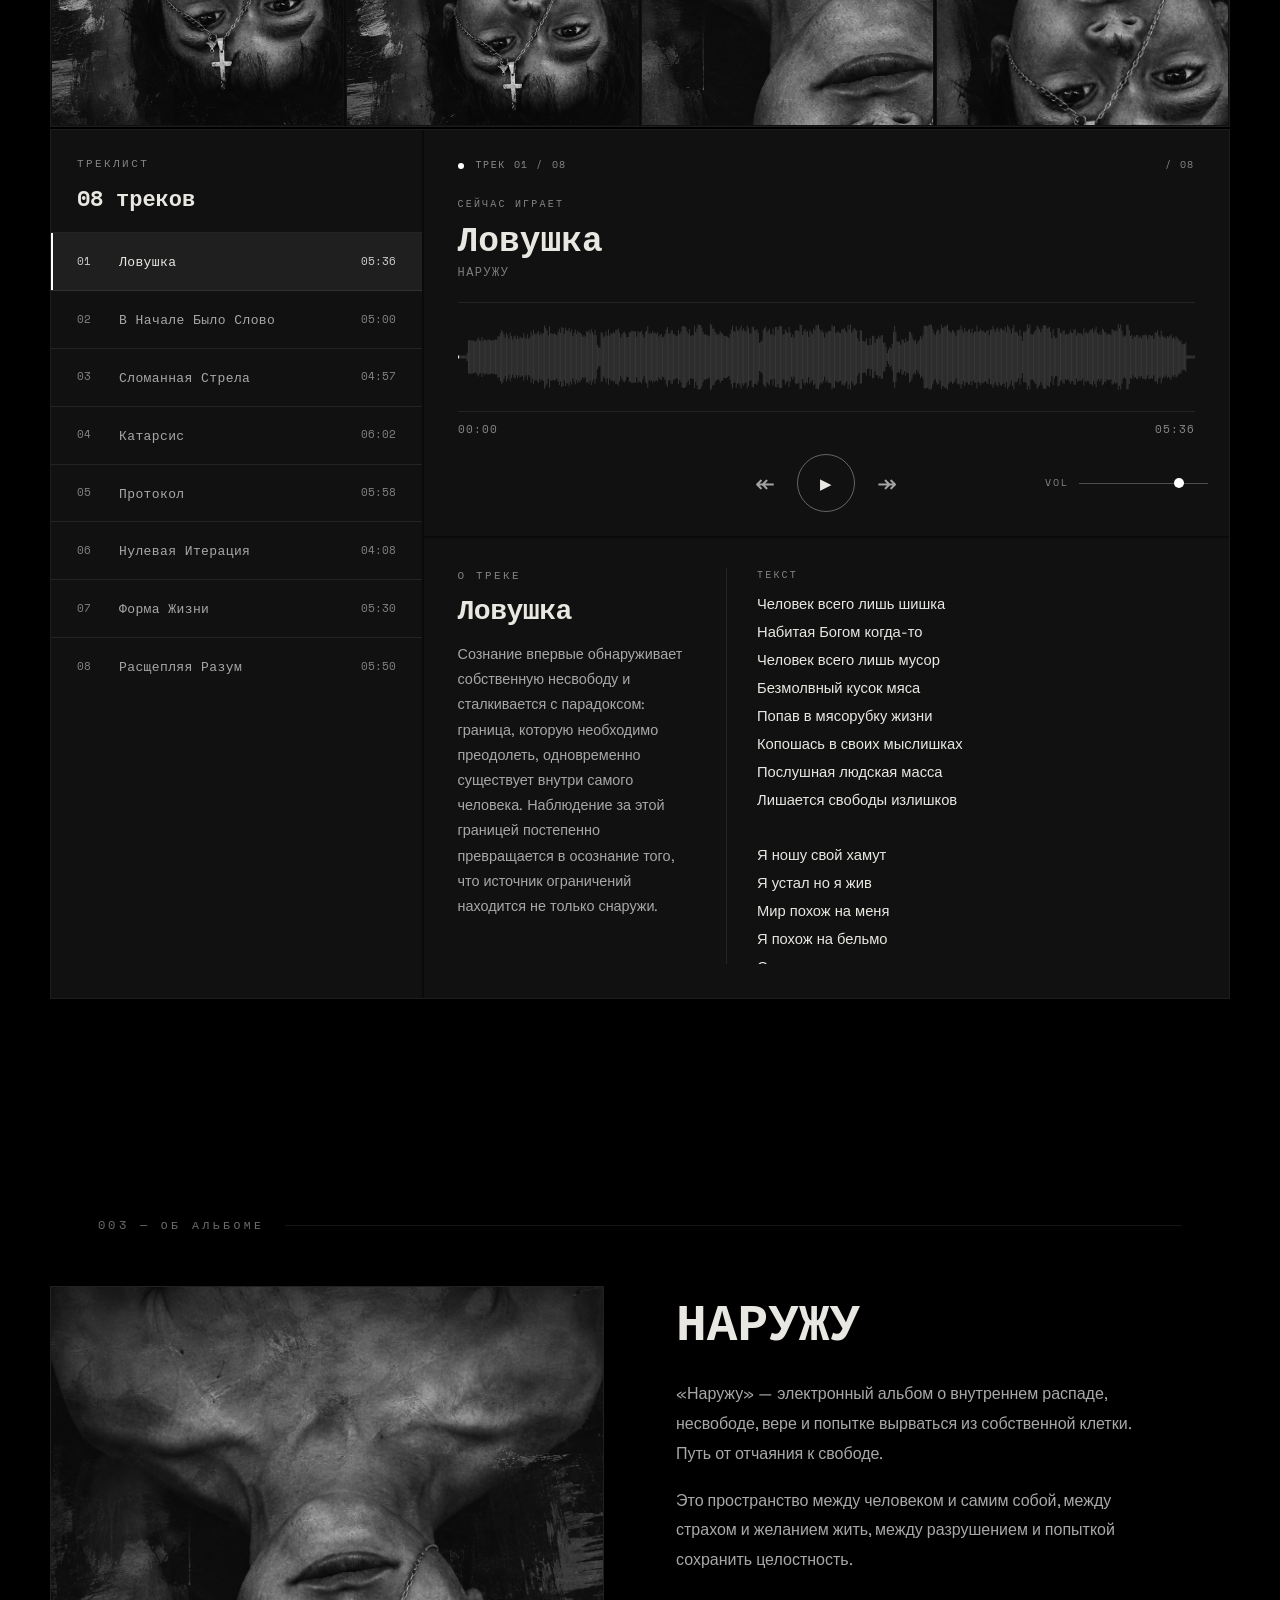
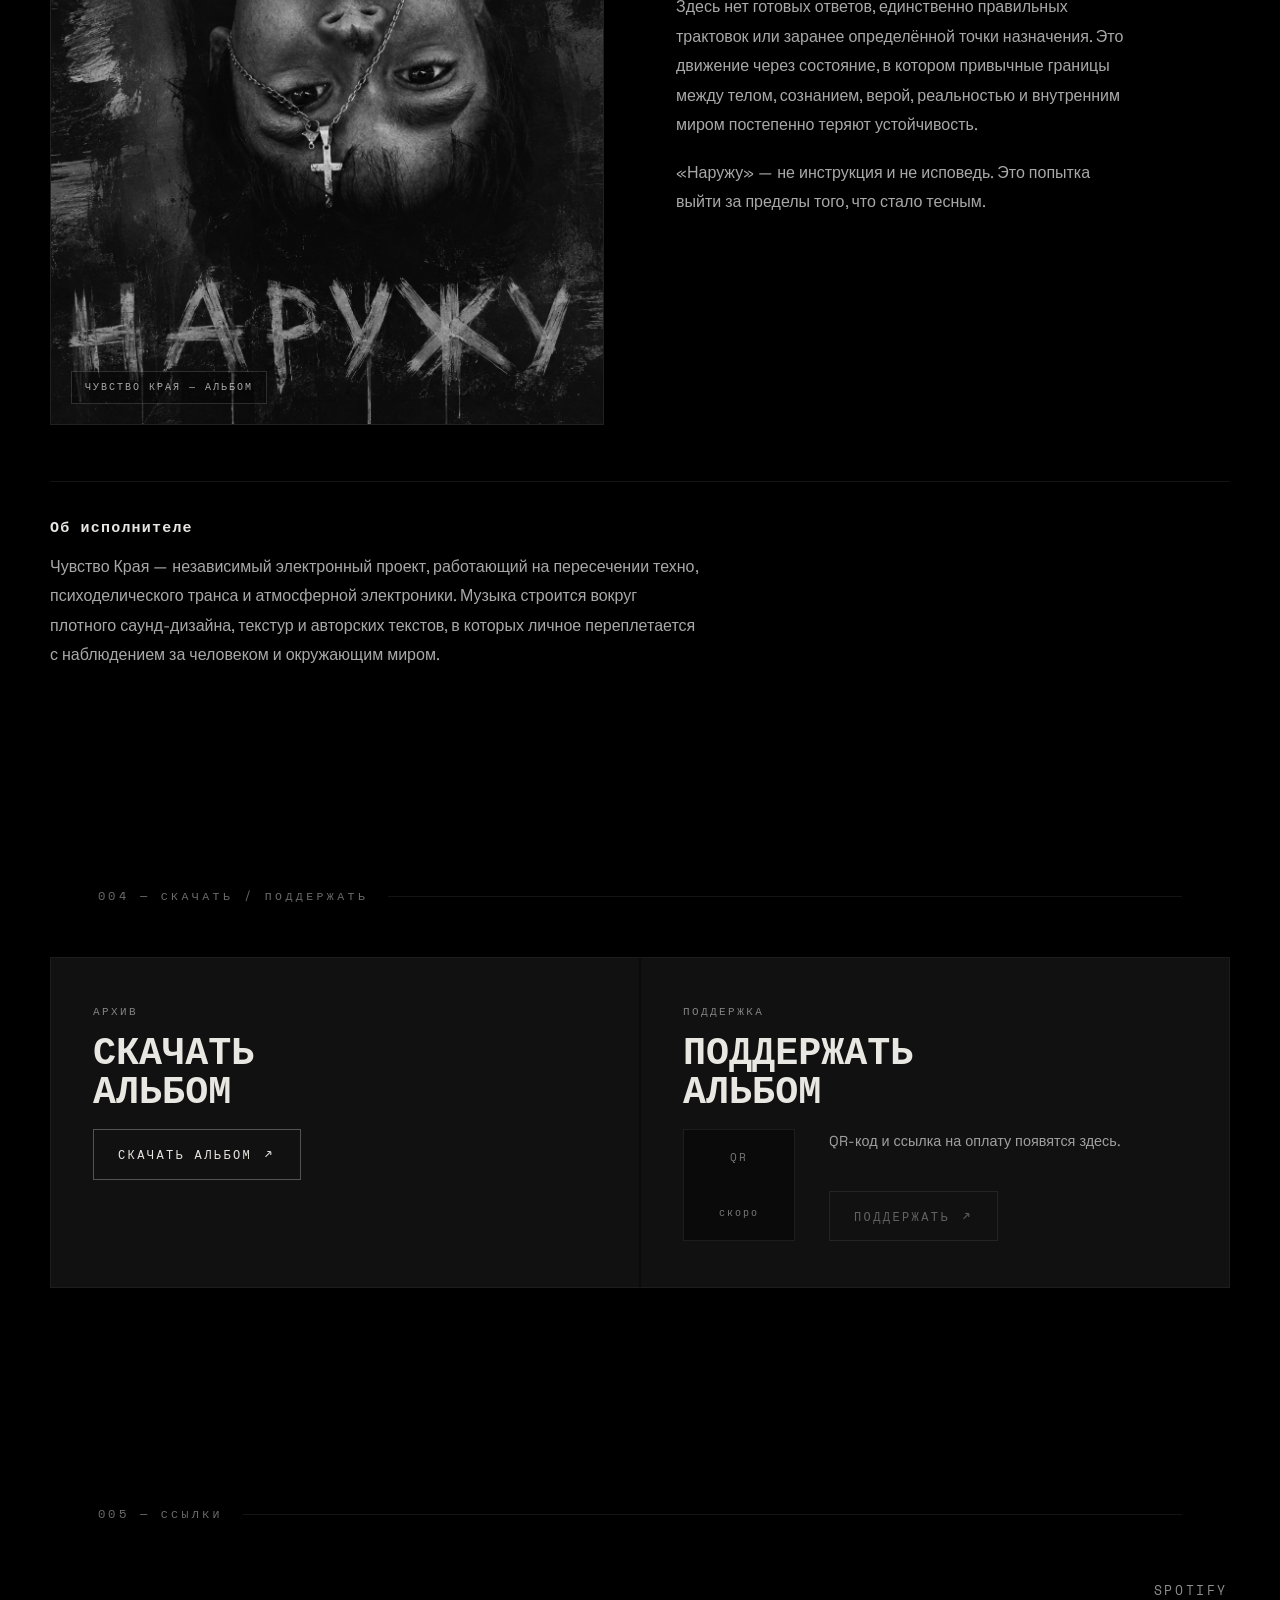
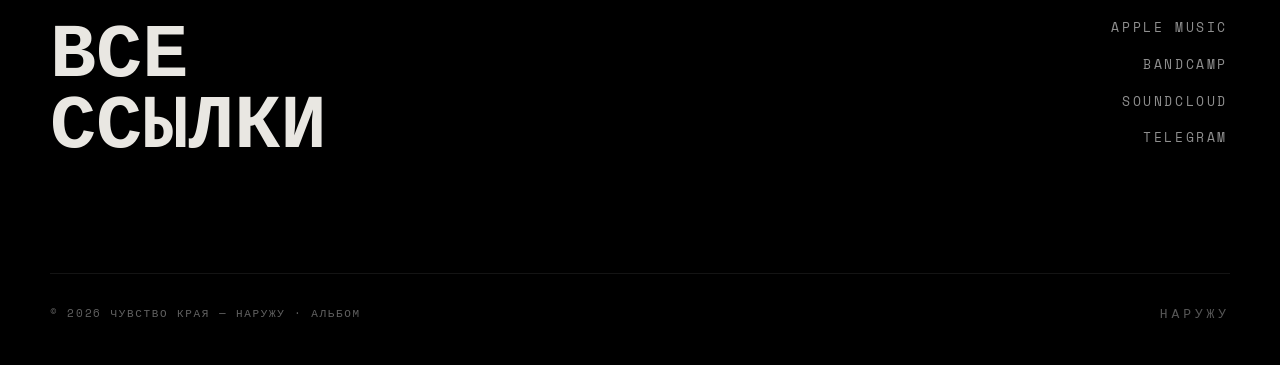
==== commit d9b6b73b: "Remove decorative dots and redundant player control" ====
--- a/index.html
+++ b/index.html
@@ -70,7 +70,7 @@
         <section class="track-column">
           <section class="player-card" aria-label="Музыкальный плеер">
             <div class="player-topline"><span class="live-dot"></span><span id="player-status">Готов к прослушиванию</span><span class="player-track-count">/ 08</span></div>
-            <div class="player-title-row"><div><p class="mini-label">Сейчас играет</p><h2 id="current-title">Ловушка</h2><p class="player-album">НАРУЖУ</p></div><button class="icon-button" id="mute-button" type="button" aria-label="Выключить звук">◖</button></div>
+            <div class="player-title-row"><div><p class="mini-label">Сейчас играет</p><h2 id="current-title">Ловушка</h2><p class="player-album">НАРУЖУ</p></div></div>
             <audio id="audio" preload="metadata"></audio>
             <button class="waveform-button" id="waveform-button" type="button" aria-label="Перемотать трек"><canvas id="waveform" aria-hidden="true"></canvas></button>
             <div class="time-row"><span id="current-time">00:00</span><span id="duration">00:00</span></div>
@@ -105,7 +105,7 @@
           </div>
         </article>
         <div class="about-content">
-          <h2 class="about-headline fade-in">НАРУЖУ<em>.</em></h2>
+          <h2 class="about-headline fade-in">НАРУЖУ</h2>
           <div class="album-description fade-in">
             <p>«Наружу» — электронный альбом о внутреннем распаде, несвободе, вере и попытке вырваться из собственной клетки. Путь от отчаяния к свободе.</p>
             <p>Это пространство между человеком и самим собой, между страхом и желанием жить, между разрушением и попыткой сохранить целостность.</p>
@@ -125,9 +125,8 @@
       <div class="support-grid">
         <div class="download-block">
           <p class="eyebrow">Архив</p>
-          <a href="download.html" class="download-link">СКАЧАТЬ АЛЬБОМ</a>
-          <p class="placeholder">Ссылка на ZIP / WAV / FLAC появится здесь.</p>
-          <a id="download-link" class="outline-link is-disabled" href="#" aria-disabled="true">Ссылка скоро <span>↗</span></a>
+          <h2 id="download-link">СКАЧАТЬ<br>АЛЬБОМ</h2>
+          <a class="outline-link" href="download.html">СКАЧАТЬ АЛЬБОМ <span>↗</span></a>
         </div>
         <div class="support-block">
           <p class="eyebrow">Поддержка</p>
@@ -146,7 +145,7 @@
     <section class="platforms section-shell" id="links">
       <div class="section-label">005 — Ссылки</div>
       <div class="contact-inner fade-in">
-        <h2 class="contact-title">ВСЕ<br>ССЫЛКИ<em>.</em></h2>
+        <h2 class="contact-title">ВСЕ<br>ССЫЛКИ</h2>
         <div class="platform-list">
           <span>Spotify</span>
           <span>Apple Music</span>
--- a/styles.css
+++ b/styles.css
@@ -272,13 +272,6 @@
 }
 .player-title-row h2 { font-family: 'Space Mono', monospace; font-size: clamp(28px, 2.7vw, 44px); font-weight: 700; line-height: 1.12; }
 .player-album { font-family: 'Space Mono', monospace; font-size: 12px; letter-spacing: .12em; color: rgba(255,255,255,.45); margin-top: 5px; }
-.icon-button {
-  width: 38px; height: 38px; display: grid; place-items: center;
-  border: 1px solid var(--border); color: rgba(255,255,255,.62);
-  font-family: 'Space Mono', monospace; font-size: 16px;
-  transition: border-color .2s, color .2s;
-}
-.icon-button:hover { border-color: rgba(255,255,255,.4); color: var(--ink); }
 
 #audio { display: none; }
 .waveform-button {
@@ -377,7 +370,6 @@
 }
 .about-content { padding-top: 8px; }
 .about-headline { font-family: 'Space Mono', monospace; font-size: clamp(2rem, 4vw, 3.4rem); font-weight: 700; line-height: 1.04; margin-bottom: 32px; white-space: nowrap; }
-.about-headline em { font-style: normal; color: rgba(255,255,255,.3); }
 .about-text { font-size: .92rem; line-height: 1.9; color: rgba(255,255,255,.63); }
 .album-description { font-size: 1rem; line-height: 1.85; color: rgba(255,255,255,.66); max-width: 46ch; }
 .album-description p + p { margin-top: 1.1em; }
@@ -410,6 +402,17 @@
 .outline-link span { font-size: 14px; }
 .outline-link.is-disabled { border-color: var(--border); color: rgba(255,255,255,.34); }
 .outline-link.is-disabled:hover { background: transparent; border-color: var(--border); color: rgba(255,255,255,.34); gap: 12px; }
+.download-block .outline-link {
+  transition: background .2s, color .2s, border-color .2s, gap .3s, transform .22s ease;
+}
+.download-block .outline-link:hover,
+.download-block .outline-link:focus-visible {
+  background: transparent;
+  border-color: rgba(255,255,255,.28);
+  color: #fff;
+  gap: 12px;
+  transform: translateY(-2px);
+}
 .support-row { display: flex; gap: 34px; align-items: stretch; }
 .qr-placeholder {
   width: 112px; aspect-ratio: 1; flex-shrink: 0;
@@ -425,7 +428,6 @@
 /* ── ССЫЛКИ ───────────────────────────────────────────── */
 .contact-inner { display: flex; justify-content: space-between; align-items: flex-end; gap: 40px; }
 .contact-title { font-family: 'Space Mono', monospace; font-size: clamp(2.2rem, 6vw, 5rem); font-weight: 700; line-height: .92; }
-.contact-title em { font-style: normal; color: rgba(255,255,255,.32); }
 .platform-list { display: flex; flex-direction: column; gap: 6px; align-items: flex-end; }
 .platform-list span {
   font-family: 'Space Mono', monospace; font-size: 13px; letter-spacing: .2em; text-transform: uppercase;
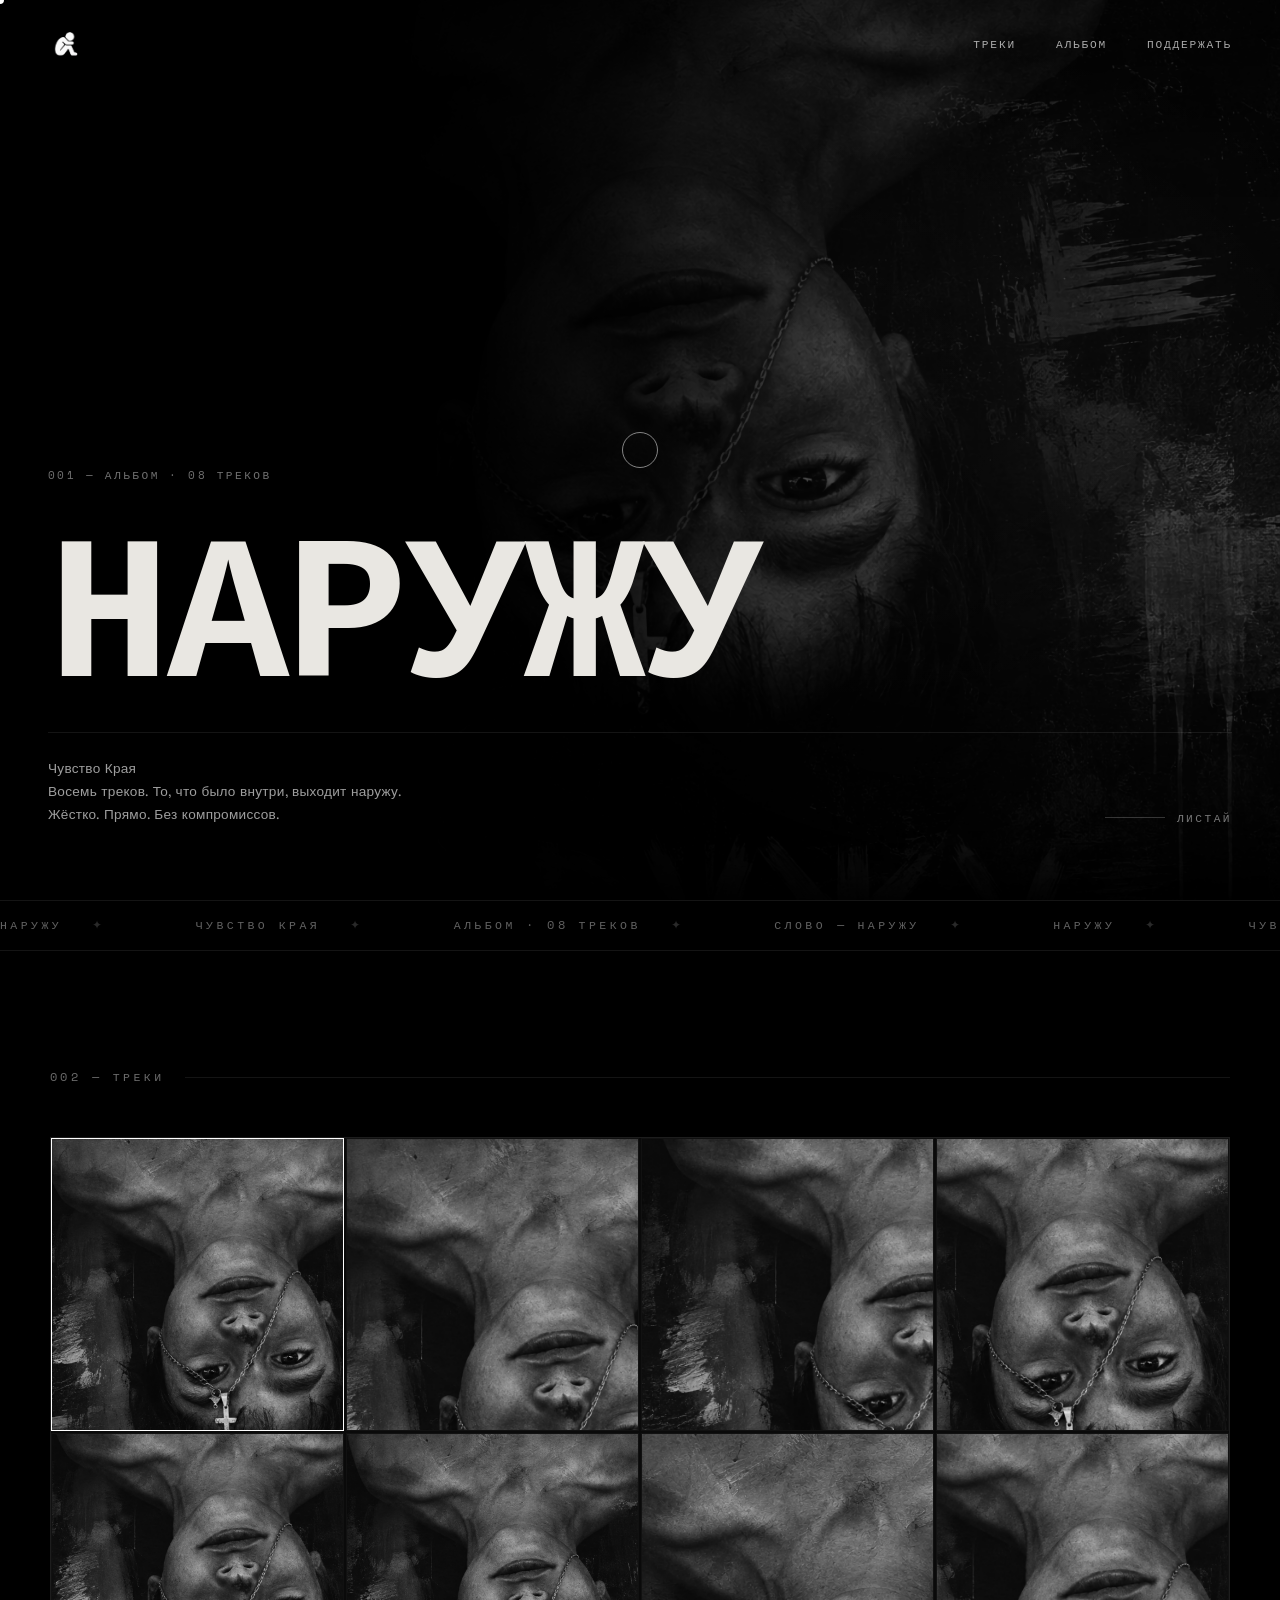
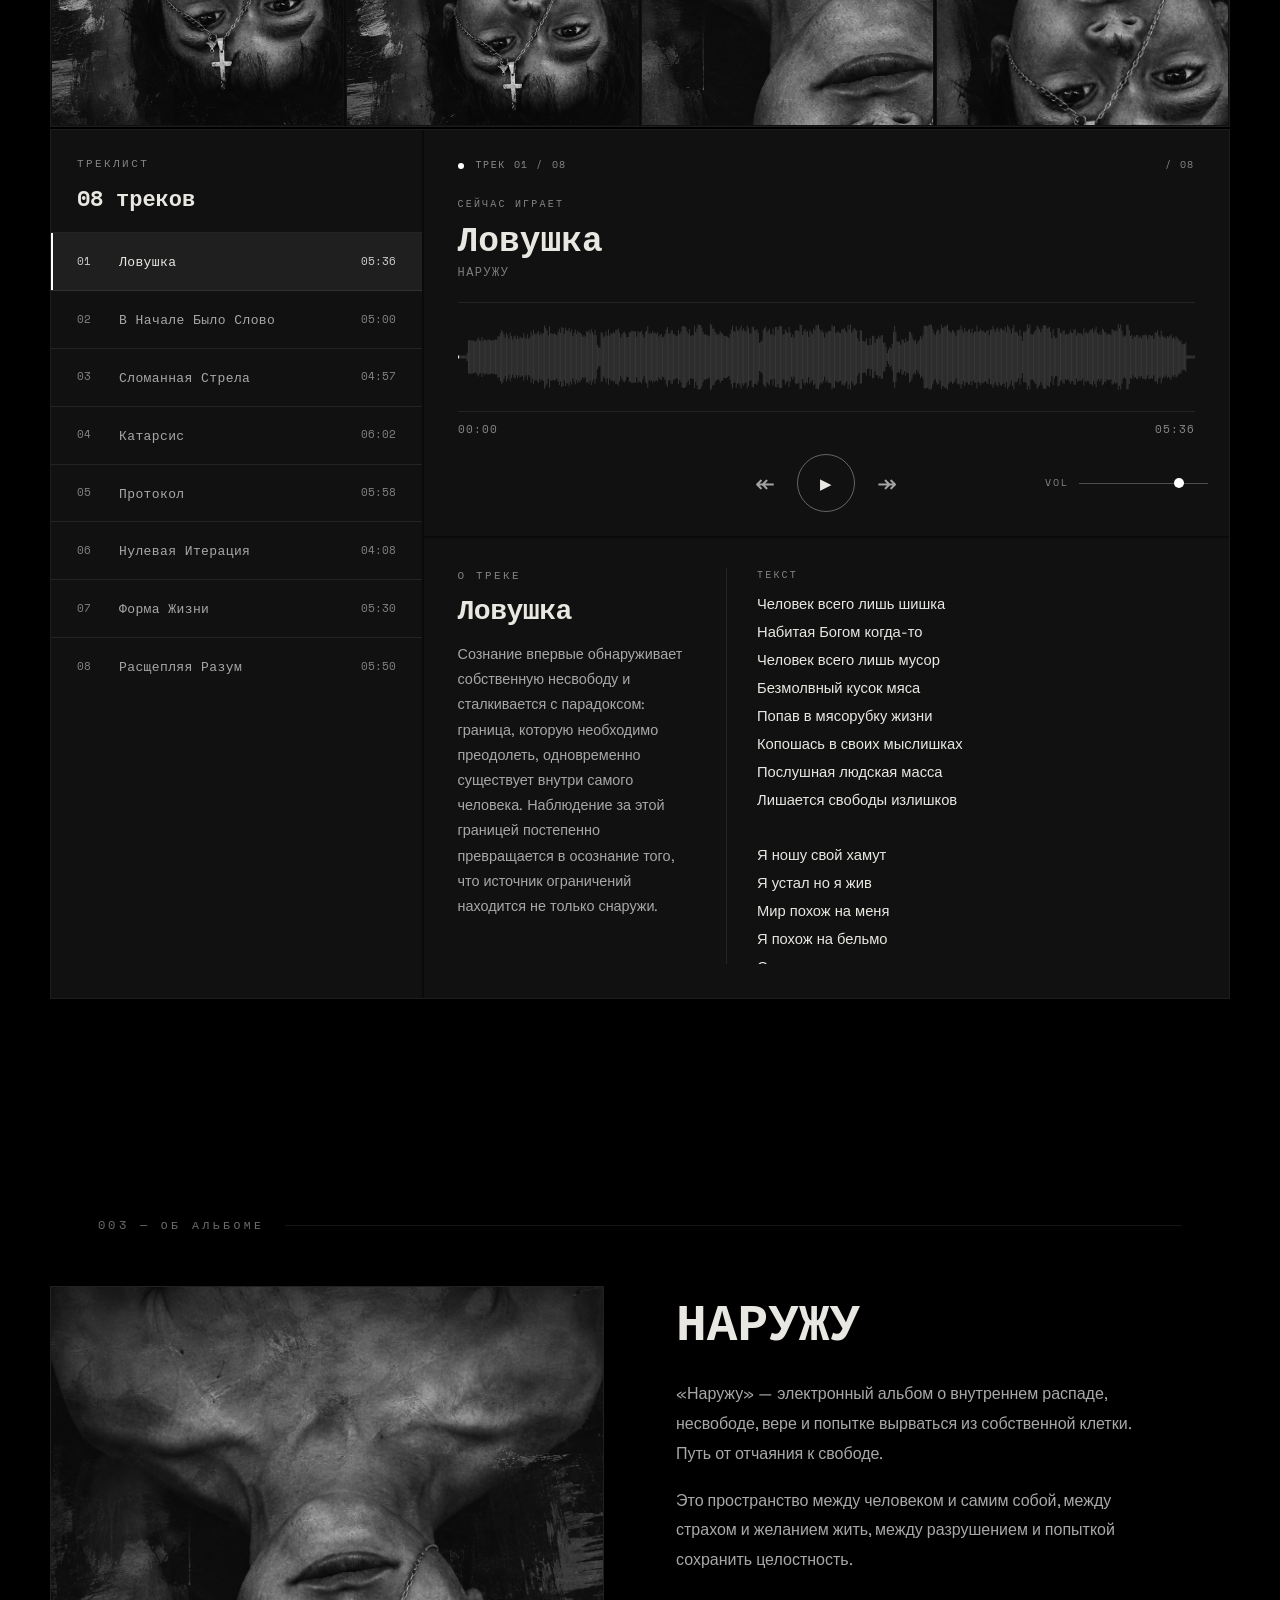
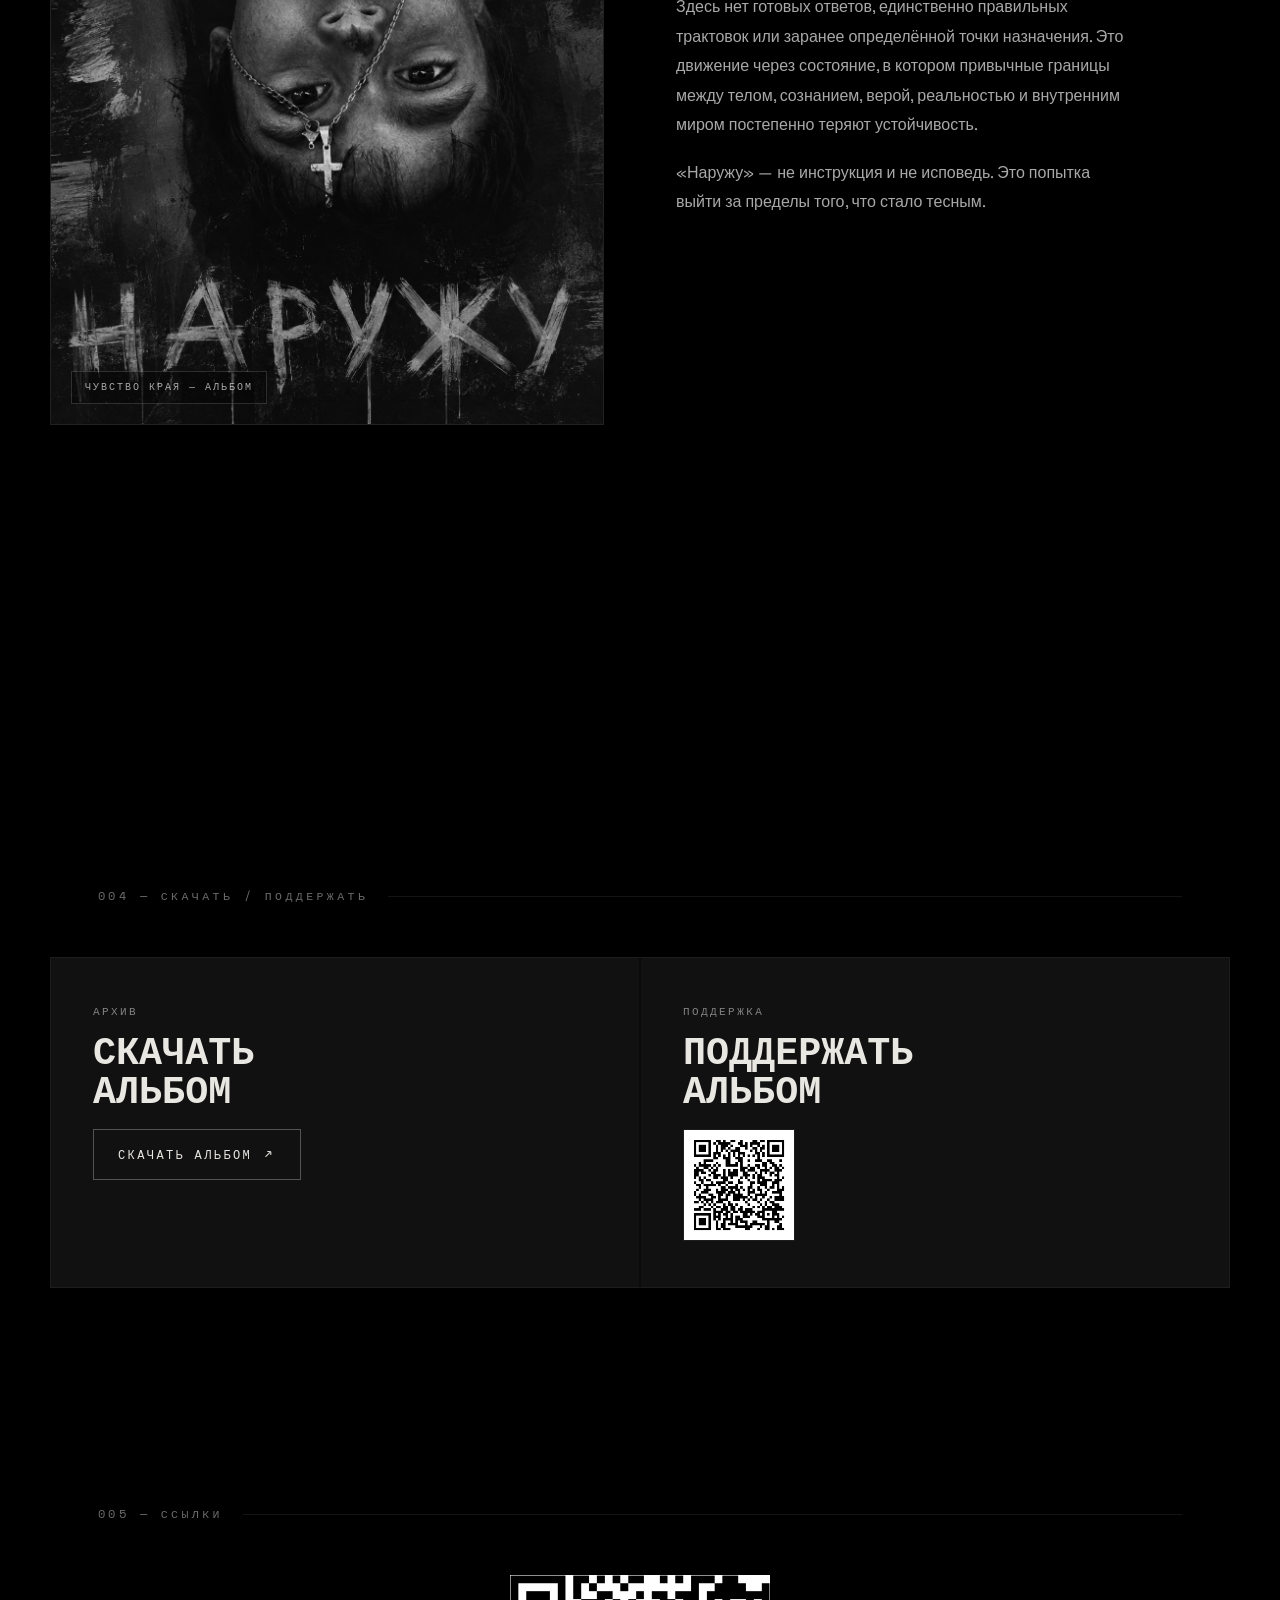
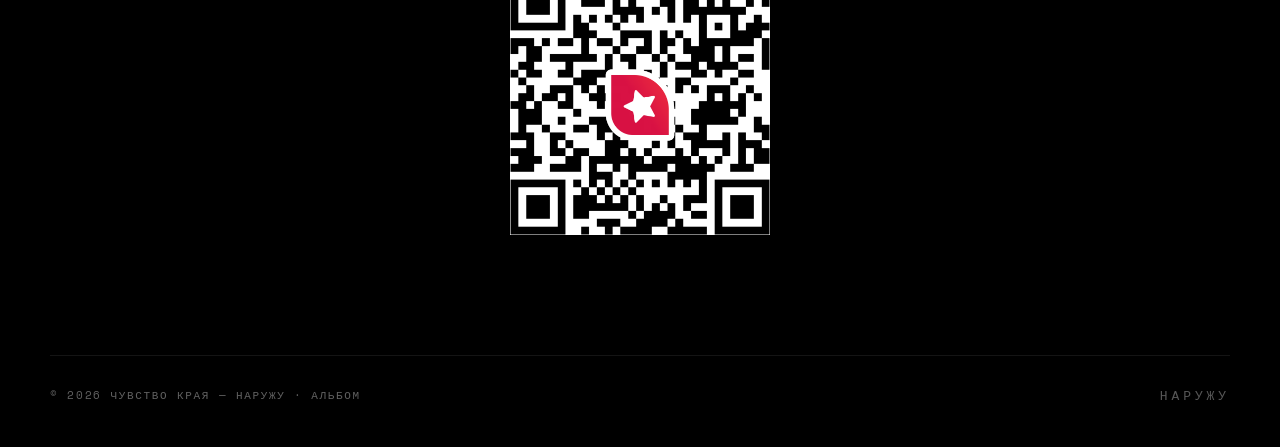
==== commit b6cfb0bf: "checkpoint: current state" ====
--- a/index.html
+++ b/index.html
@@ -130,30 +130,19 @@
         </div>
         <div class="support-block">
           <p class="eyebrow">Поддержка</p>
-          <h2>ПОДДЕРЖАТЬ<br>АЛЬБОМ</h2>
-          <div class="support-row">
-            <div class="qr-placeholder" id="support-qr">QR<br><small>скоро</small></div>
-            <div class="support-copy">
-              <p class="placeholder">QR-код и ссылка на оплату появятся здесь.</p>
-              <a id="support-link" class="outline-link is-disabled" href="#" aria-disabled="true">Поддержать <span>↗</span></a>
-            </div>
-          </div>
+          <h2 id="support-link">ПОДДЕРЖАТЬ<br>АЛЬБОМ</h2>
+          <a class="qr-placeholder support-qr" id="support-qr" href="https://yoomoney.ru/to/4100119626206613" aria-label="Поддержать альбом">
+            <img src="yoomoney_donation_qr.png" alt="QR-код для поддержки альбома">
+          </a>
         </div>
       </div>
     </section>
 
     <section class="platforms section-shell" id="links">
       <div class="section-label">005 — Ссылки</div>
-      <div class="contact-inner fade-in">
-        <h2 class="contact-title">ВСЕ<br>ССЫЛКИ</h2>
-        <div class="platform-list">
-          <span>Spotify</span>
-          <span>Apple Music</span>
-          <span>Bandcamp</span>
-          <span>SoundCloud</span>
-          <span>Telegram</span>
-        </div>
-      </div>
+      <a class="qr-link" href="https://band.link/DGePQ?qr=">
+        <img src="bandlink_qr.png" alt="QR-код — все ссылки на BandLink">
+      </a>
     </section>
 
   </main>
--- a/styles.css
+++ b/styles.css
@@ -437,6 +437,25 @@
 .platform-list span::before { content: '→'; opacity: 0; transform: translateX(-6px); transition: opacity .2s, transform .2s; color: #fff; }
 .platform-list span:hover { color: var(--ink); }
 .platform-list span:hover::before { opacity: 1; transform: translateX(0); }
+.bandlink {
+  font-family: 'Space Mono', monospace; font-size: 13px; letter-spacing: .2em; text-transform: uppercase;
+  color: rgba(255,255,255,.62); display: inline-flex; align-items: center; gap: 10px; padding: 6px 2px;
+  transition: color .2s, transform .22s ease;
+}
+.bandlink span { font-size: 14px; }
+.bandlink:hover,
+.bandlink:focus-visible { color: #fff; transform: translateY(-2px); }
+.qr-link {
+  display: block;
+  width: min(260px, 100%);
+  margin-inline: auto;
+  line-height: 0;
+}
+.qr-link img { width: 100%; height: auto; display: block; }
+.qr-link { transition: transform .22s ease; }
+.qr-link:hover { transform: translateY(-2px); }
+.support-qr { transition: transform .22s ease; }
+.support-qr:hover { transform: translateY(-2px); }
 
 /* ── ПОДВАЛ ───────────────────────────────────────────── */
 .site-footer {
@@ -492,8 +511,22 @@
 
 @media (max-width: 640px) {
   .nav-links { display: none; }
-  .hero-number { margin-bottom: 20px; }
-  .hero-sub { flex-direction: column; align-items: flex-start; gap: 22px; }
+  .hero-number { margin-bottom: 18px; }
+  .hero-desc {
+    width: 100%;
+    max-width: none;
+    font-size: .8rem;
+    line-height: 1.7;
+  }
+  .hero-sub {
+    flex-direction: column;
+    align-items: flex-start;
+    gap: 0;
+    margin-top: 30px;
+    padding-top: 20px;
+  }
+  .hero-scroll { margin-top: 24px; gap: 10px; }
+  .scroll-line { width: 34px; }
   .player-card { padding: 22px 20px 20px; }
   .nav-logo img { width: 28px; }
   .player-title-row h2 { font-size: 30px; }
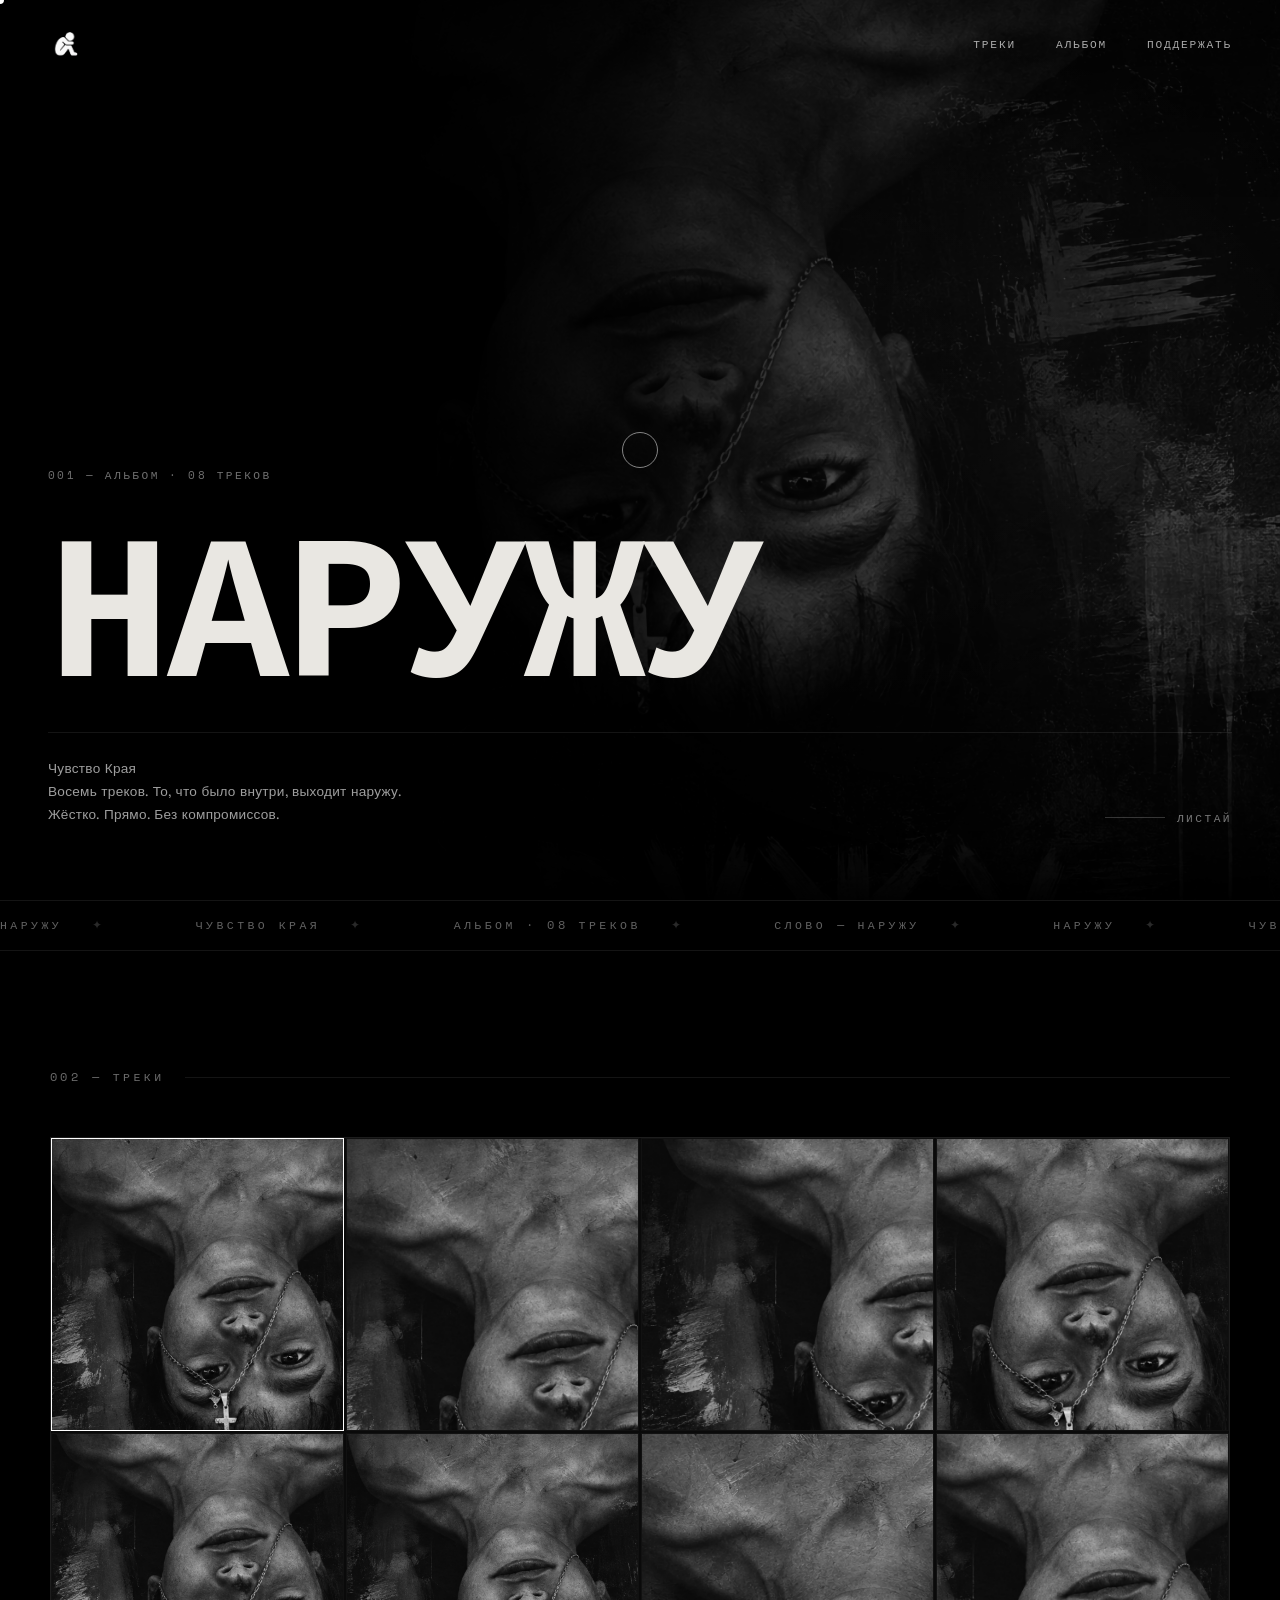
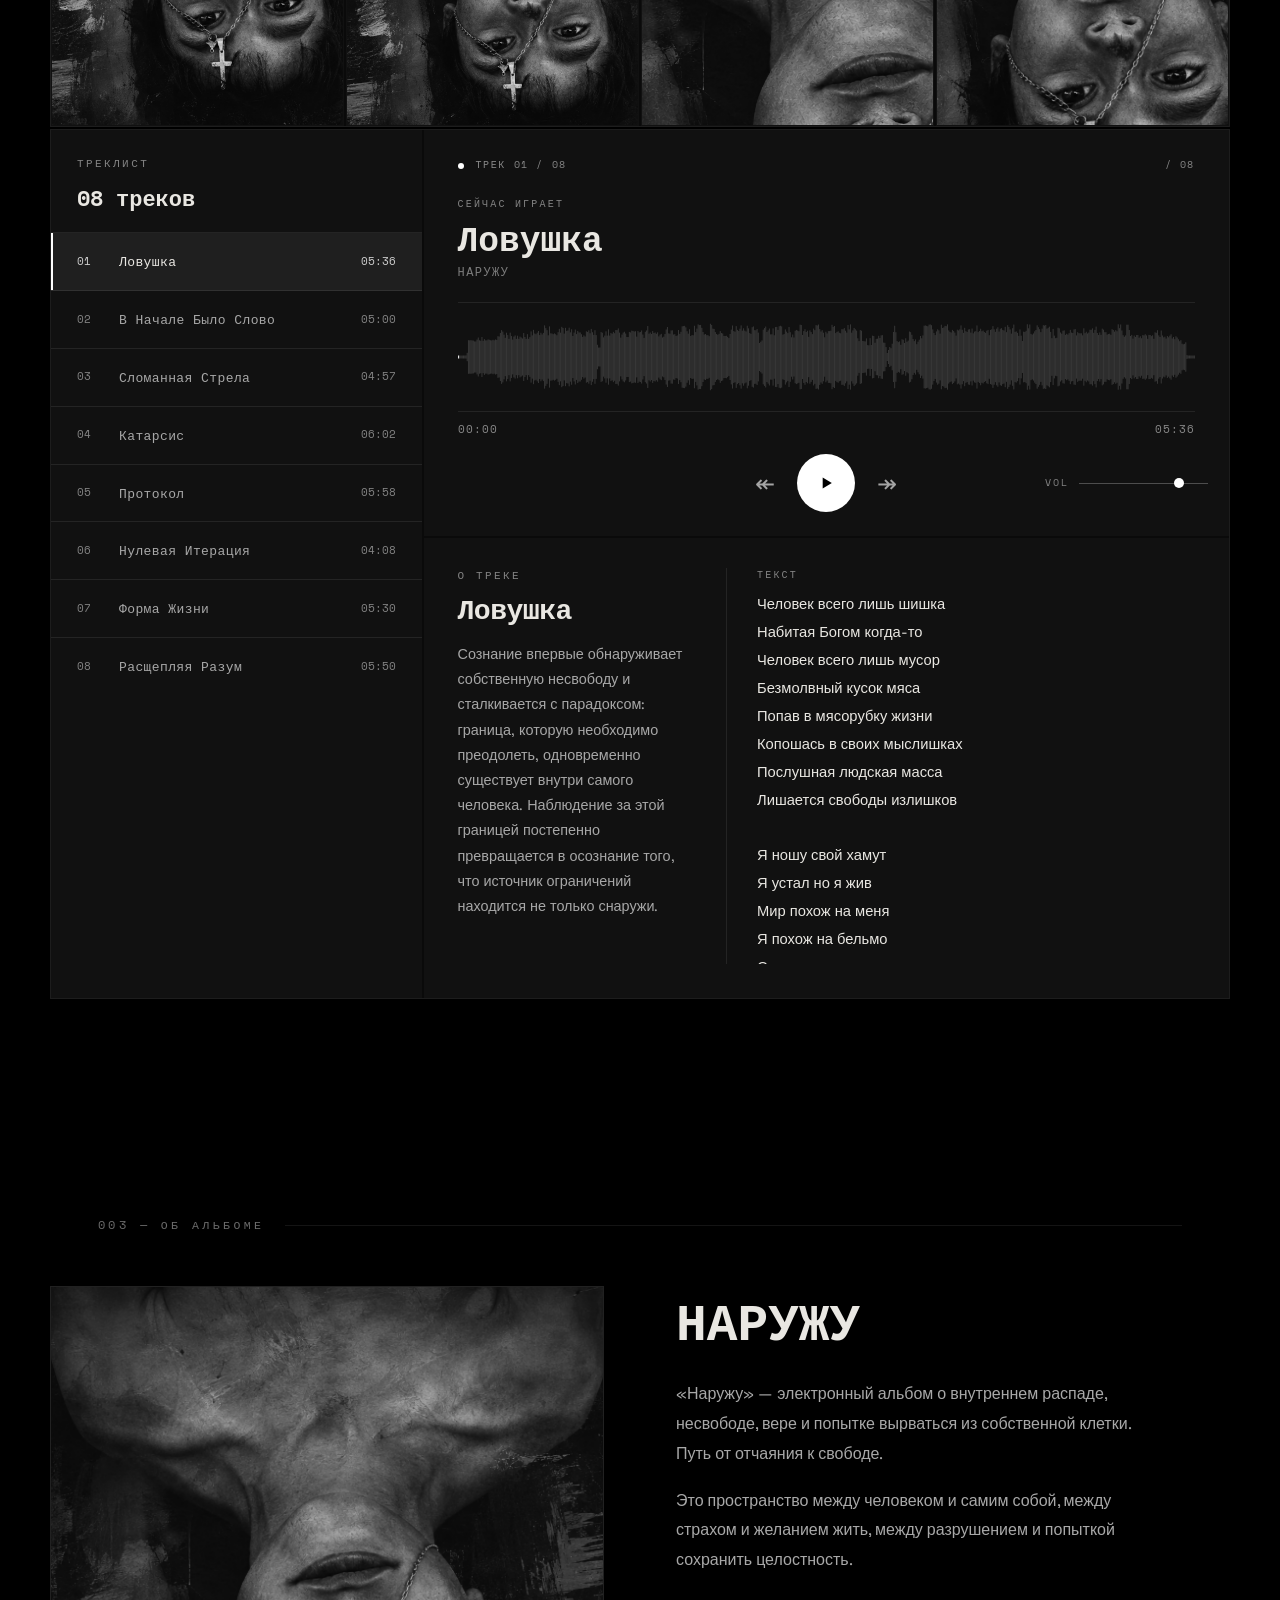
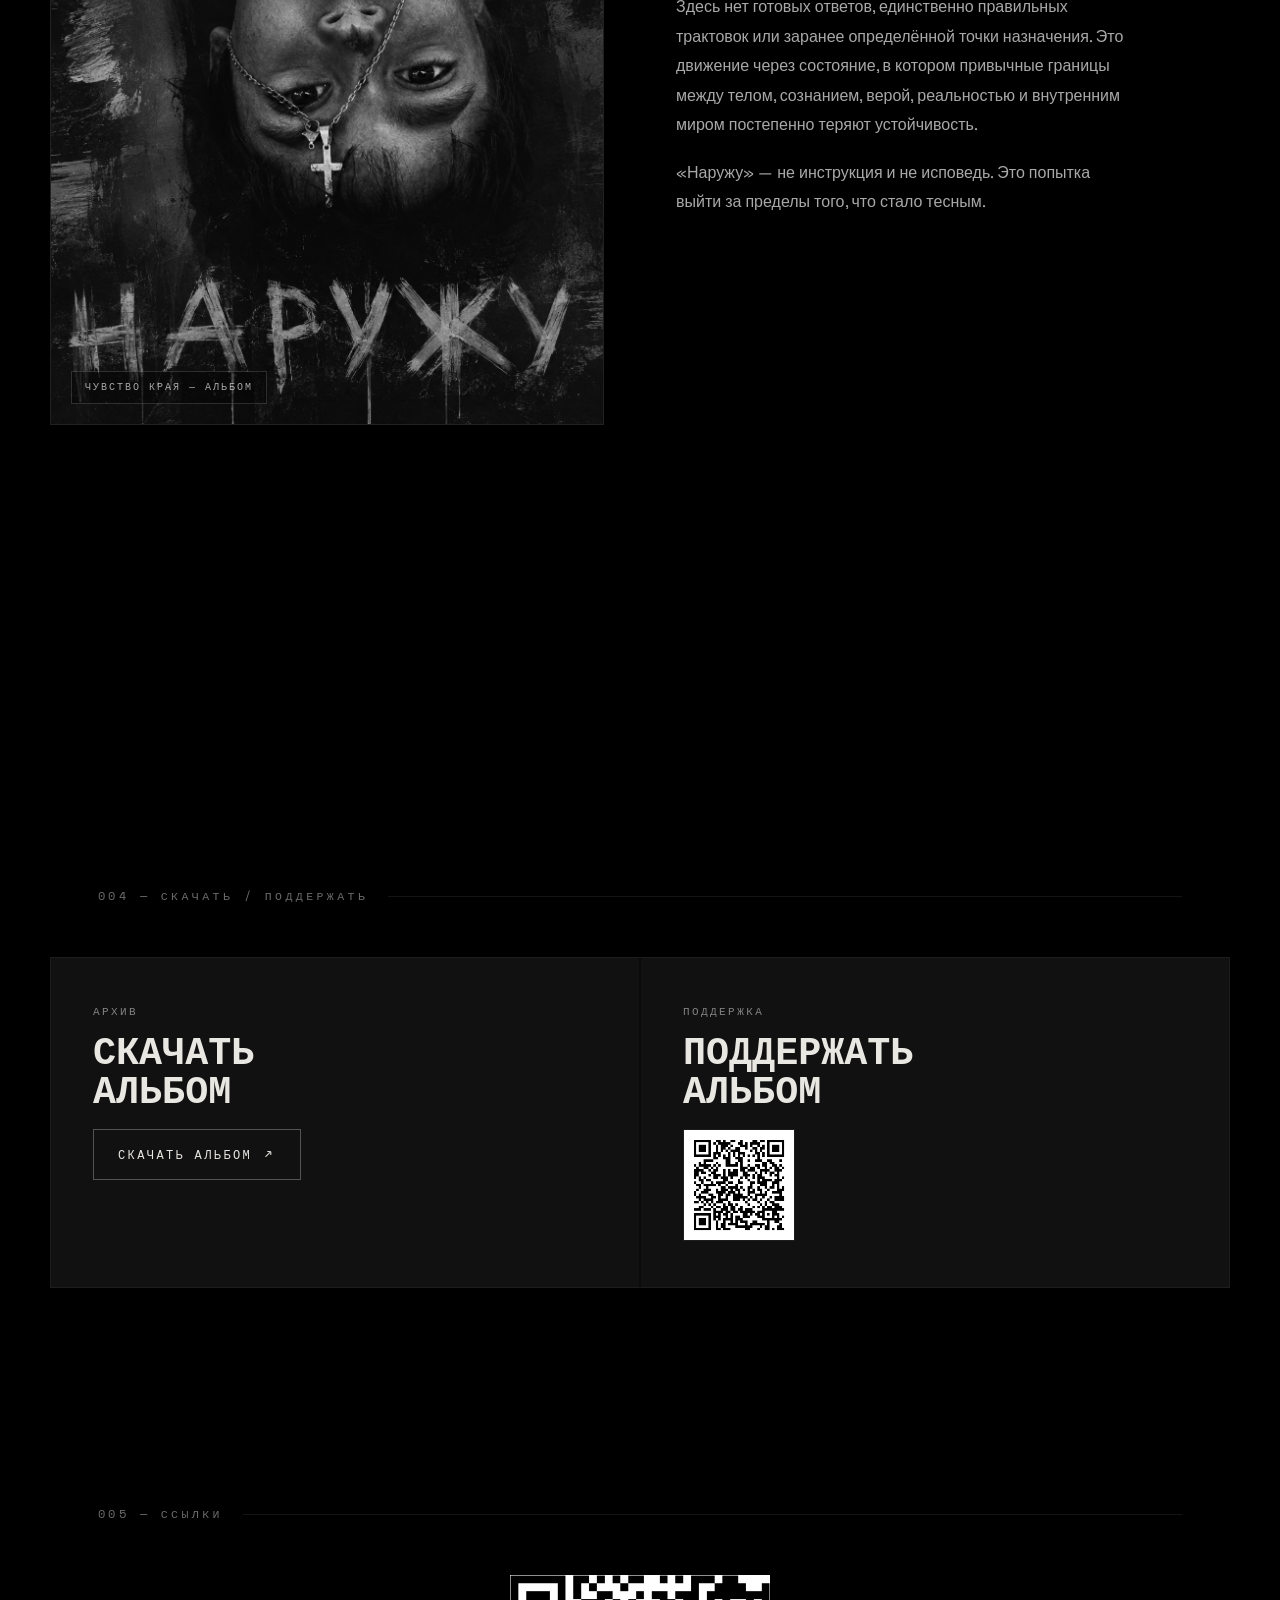
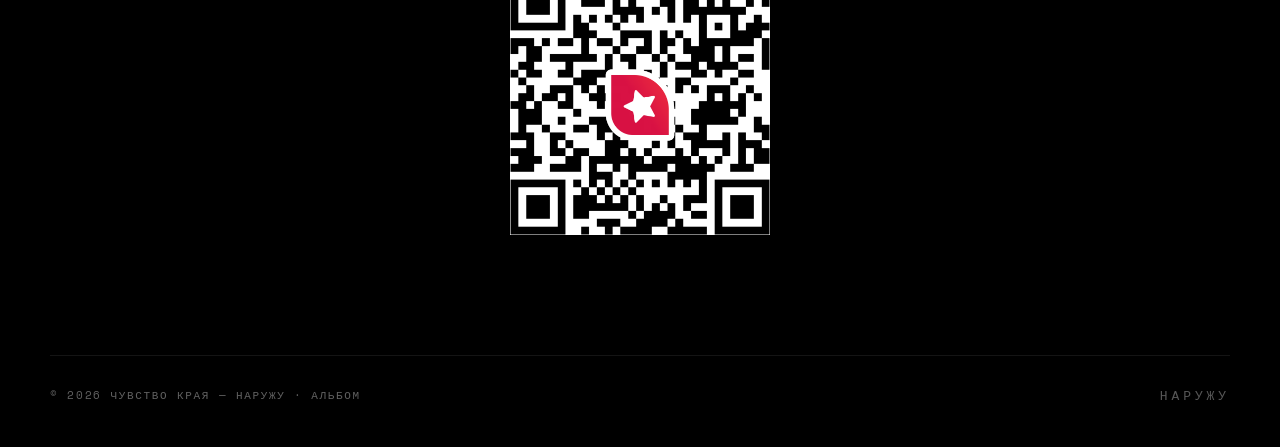
==== commit e3bafea7: "Refine mobile play pause control" ====
--- a/index.html
+++ b/index.html
@@ -74,7 +74,7 @@
             <audio id="audio" preload="metadata"></audio>
             <button class="waveform-button" id="waveform-button" type="button" aria-label="Перемотать трек"><canvas id="waveform" aria-hidden="true"></canvas></button>
             <div class="time-row"><span id="current-time">00:00</span><span id="duration">00:00</span></div>
-            <div class="controls"><button class="control-button" id="prev-button" type="button" aria-label="Предыдущий трек">↞</button><button class="play-button" id="play-button" type="button" aria-label="Воспроизвести">▶</button><button class="control-button" id="next-button" type="button" aria-label="Следующий трек">↠</button><label class="volume-control" aria-label="Громкость"><span>VOL</span><input id="volume" type="range" min="0" max="1" value="0.8" step="0.01"></label></div>
+            <div class="controls"><button class="control-button" id="prev-button" type="button" aria-label="Предыдущий трек">↞</button><button class="play-button" id="play-button" type="button" aria-label="Воспроизвести"><span class="play-btn-icon play-btn-icon-play" aria-hidden="true"><svg viewBox="0 0 24 24" width="20" height="20" fill="currentColor" aria-hidden="true"><path d="M8 5.5v13l11-6.5z"/></svg></span><span class="play-btn-icon play-btn-icon-pause" aria-hidden="true"><svg viewBox="0 0 24 24" width="20" height="20" fill="currentColor" aria-hidden="true"><rect x="6" y="5" width="4.5" height="14" rx="1.2"/><rect x="13.5" y="5" width="4.5" height="14" rx="1.2"/></svg></span></button><button class="control-button" id="next-button" type="button" aria-label="Следующий трек">↠</button><label class="volume-control" aria-label="Громкость"><span>VOL</span><input id="volume" type="range" min="0" max="1" value="0.8" step="0.01"></label></div>
           </section>
           <section class="track-detail" id="track-detail" aria-labelledby="track-detail-title">
             <div class="detail-heading">
--- a/styles.css
+++ b/styles.css
@@ -295,11 +295,19 @@
 .controls .volume-control { grid-column: 5; justify-self: end; }
 .play-button {
   width: 58px; height: 58px; border-radius: 50%;
+  background: #fff;
   border: 1px solid rgba(255,255,255,.35);
-  display: grid; place-items: center; font-size: 15px; line-height: 1;
-  margin-inline: 16px; transition: background .2s, border-color .2s, color .2s;
-}
-.play-button:hover { background: #fff; border-color: #fff; color: #000; }
+  display: grid; place-items: center; color: #000; line-height: 0;
+  margin-inline: 16px; transition: background .2s, border-color .2s;
+  -webkit-tap-highlight-color: transparent;
+}
+.play-button .play-btn-icon { display: inline-flex; }
+.play-button .play-btn-icon-play { display: inline-flex; }
+.play-button .play-btn-icon-pause { display: none; }
+.play-button.is-playing .play-btn-icon-play { display: none; }
+.play-button.is-playing .play-btn-icon-pause { display: inline-flex; }
+.play-button svg { display: block; width: 20px; height: 20px; }
+.play-button:hover { background: #fff; border-color: #fff; }
 .control-button {
   font-family: 'Space Mono', monospace; font-size: 24px; padding: 6px;
   color: rgba(255,255,255,.62); transition: color .2s;
@@ -536,6 +544,8 @@
   .track-row { padding: 17px 20px; grid-template-columns: 26px 1fr auto; gap: 10px; }
   .panel-heading { padding: 22px 20px 16px; }
   .controls .volume-control { width: 96px; }
+  .play-button { width: 50px; height: 50px; margin-inline: 12px; }
+  .play-button svg { width: 18px; height: 18px; }
   .stat { padding: 18px; }
   .support-row { gap: 22px; }
   .qr-placeholder { width: 92px; }
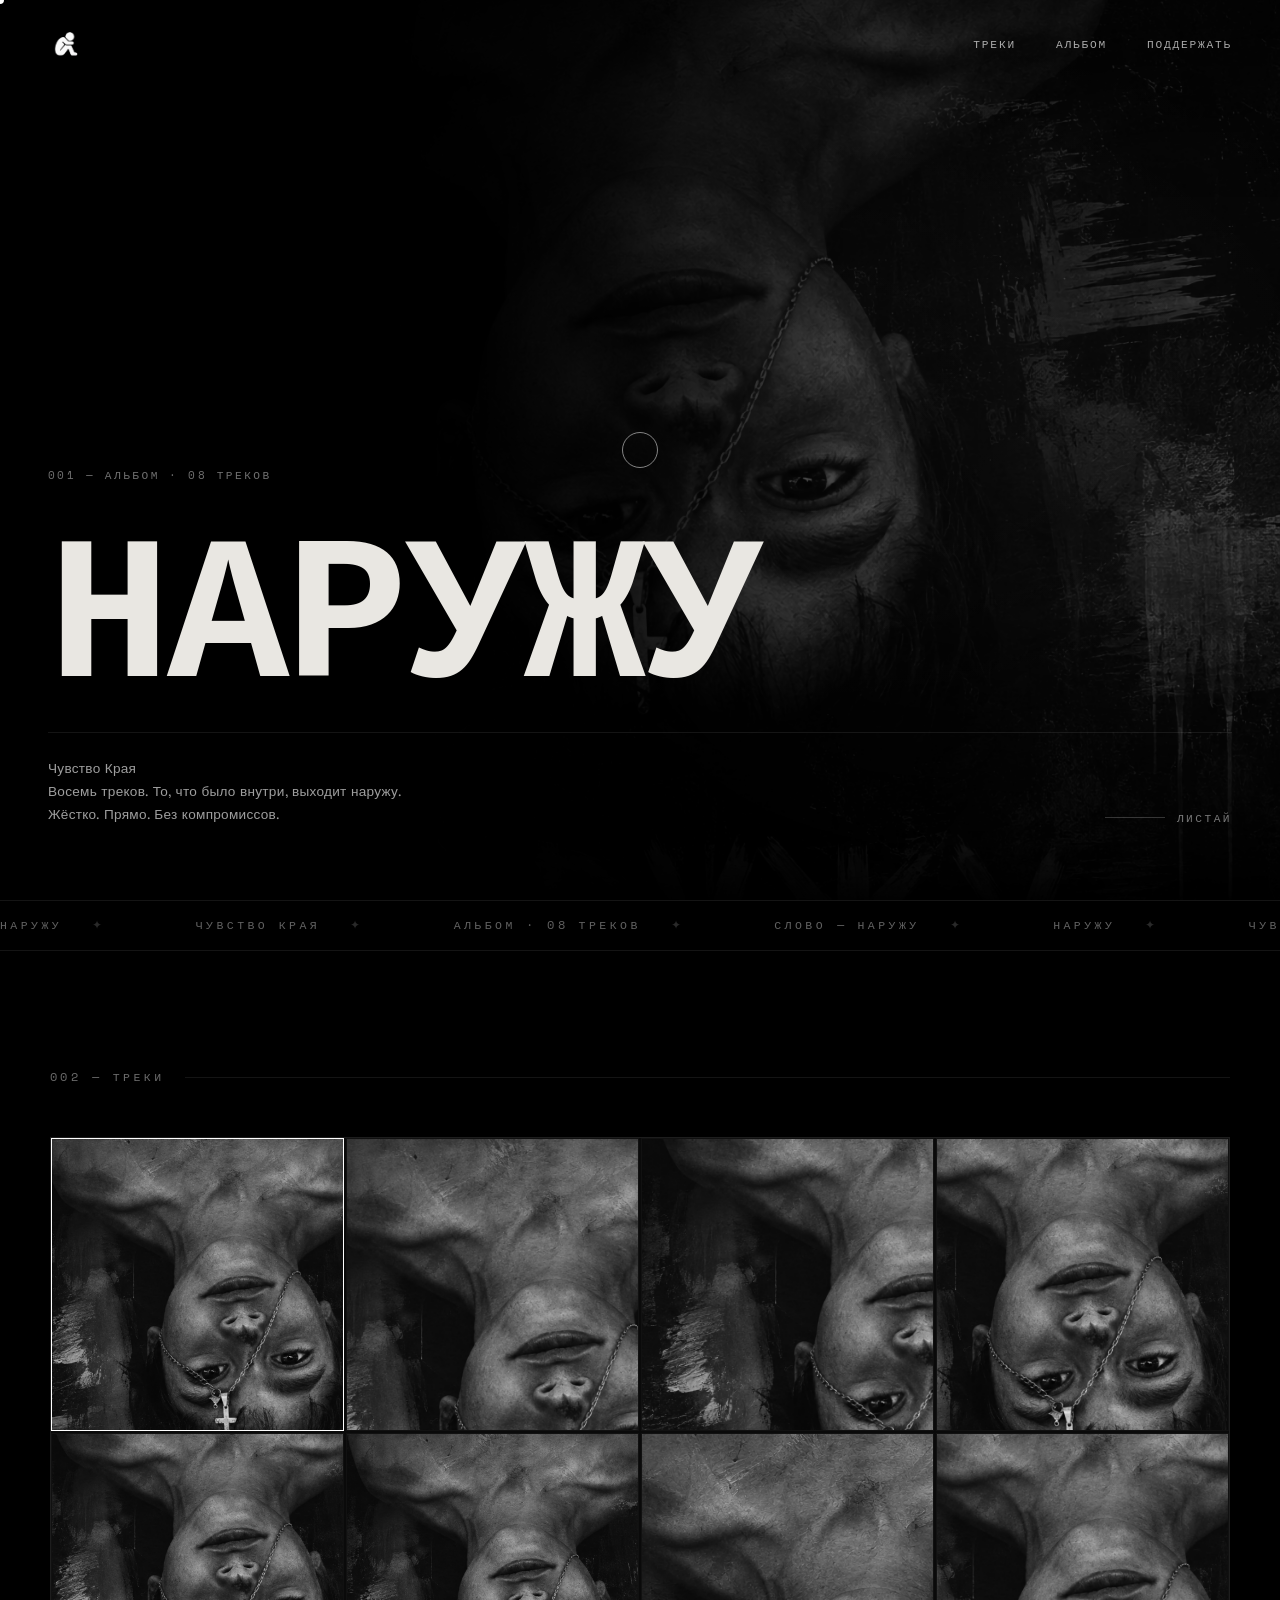
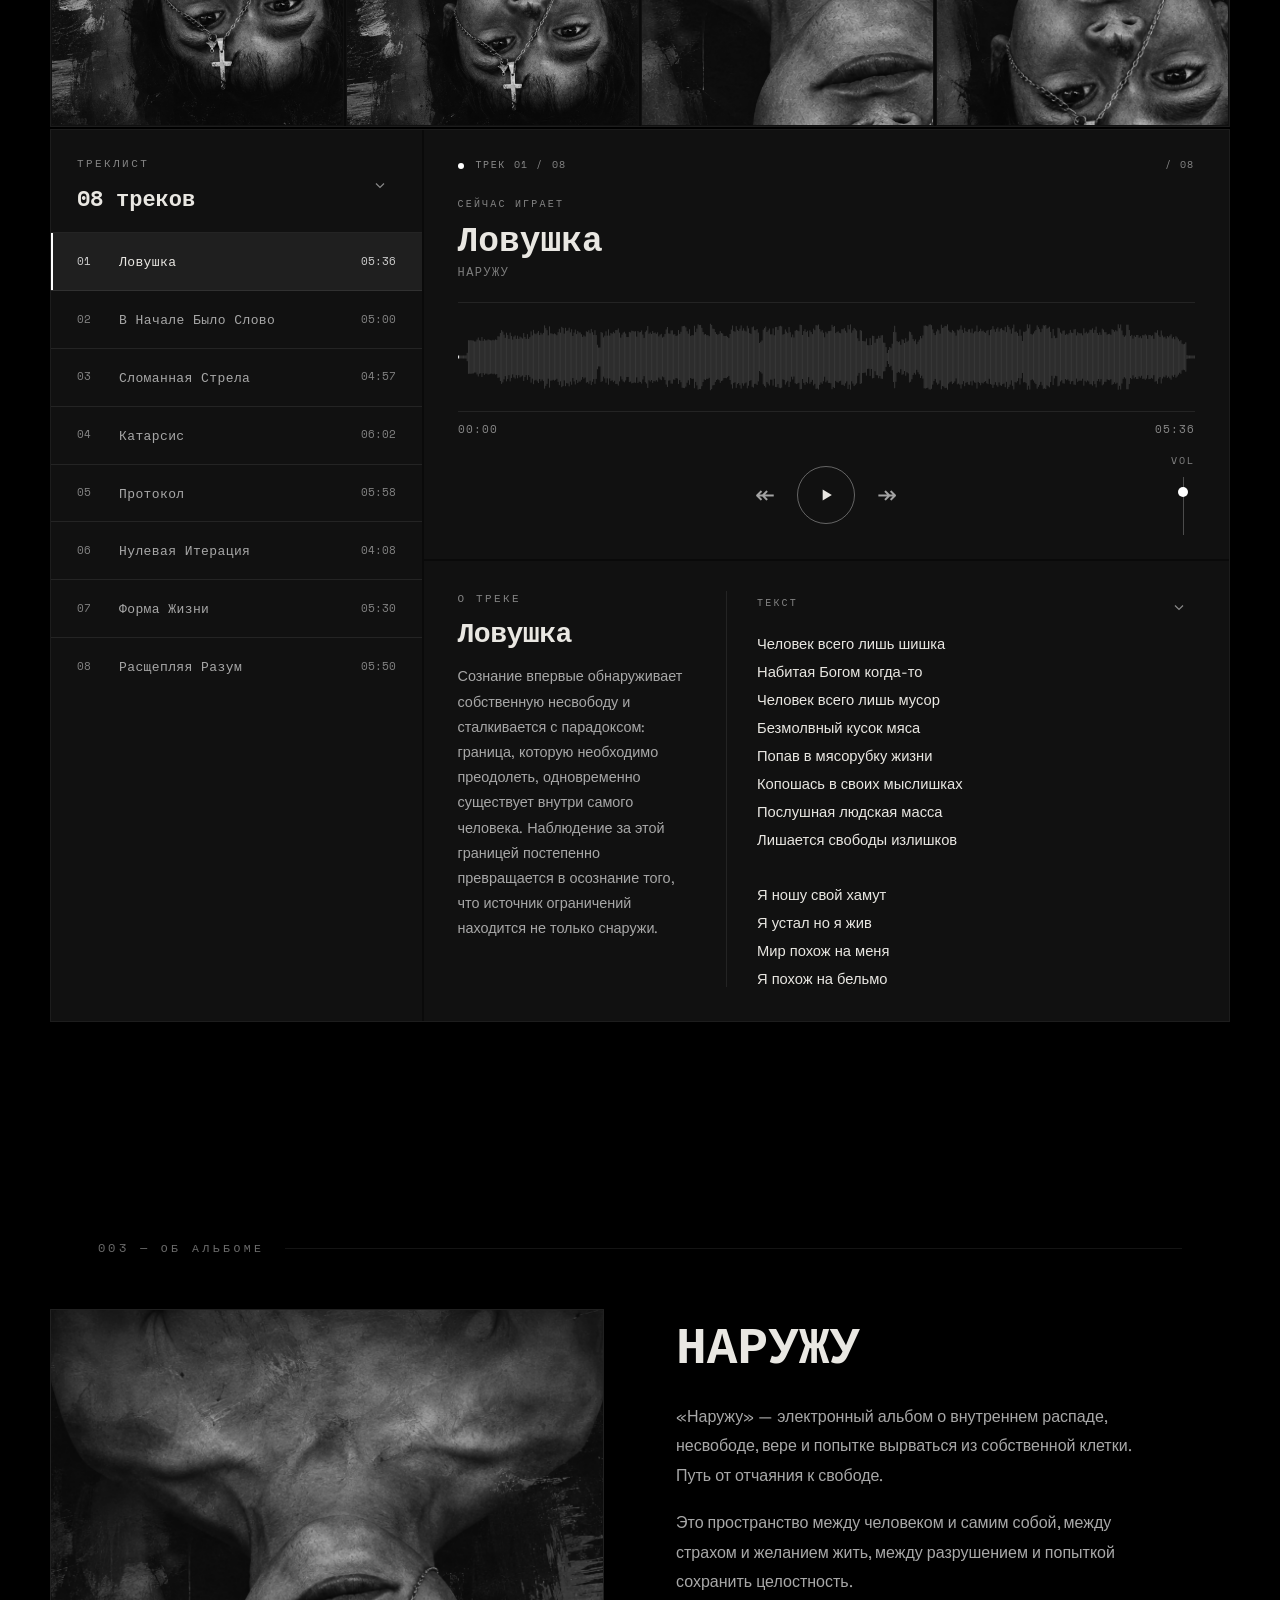
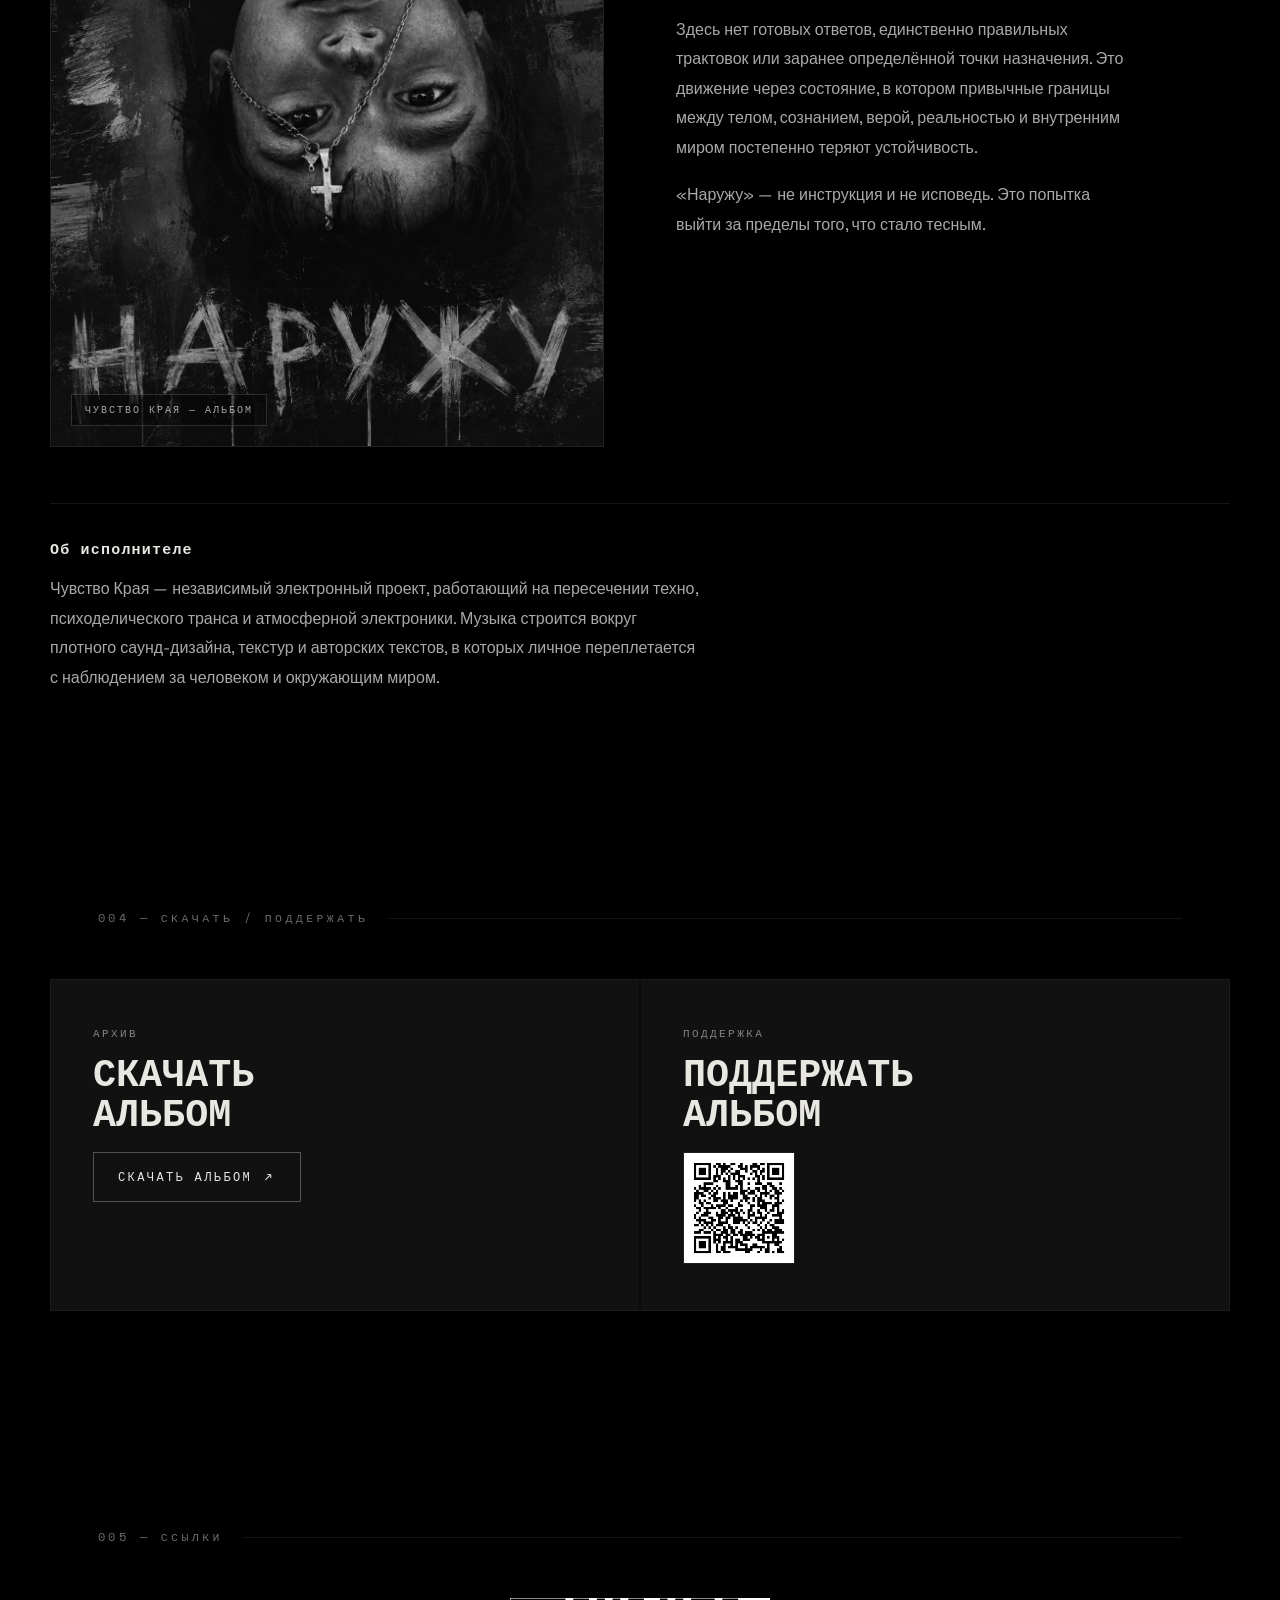
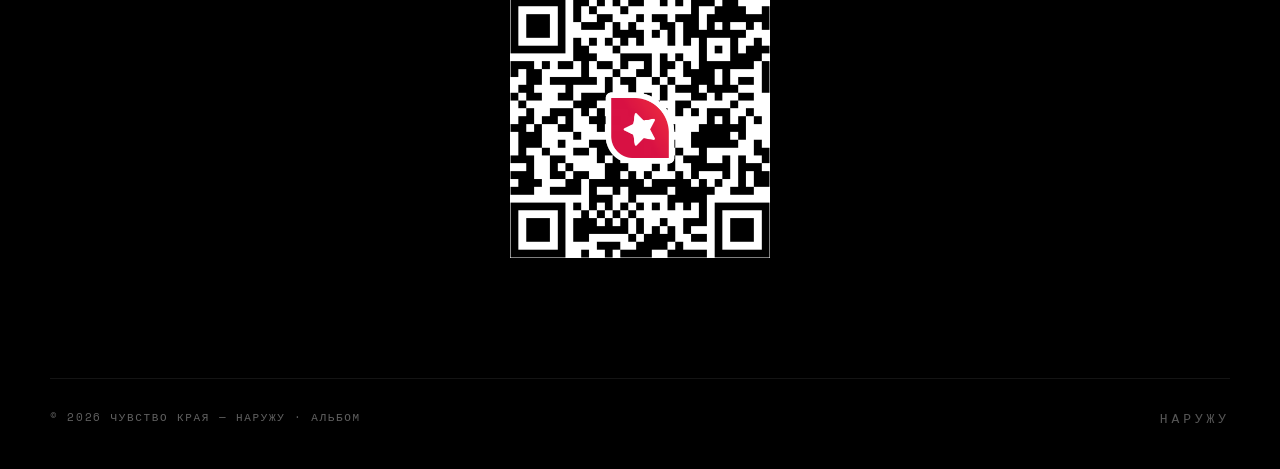
==== commit 4e54f7a8: "Improve player controls and collapsible sections" ====
--- a/index.html
+++ b/index.html
@@ -83,14 +83,24 @@
               <p class="detail-description">Описание трека появится здесь.</p>
             </div>
             <div class="lyrics-column">
-              <p class="mini-label">Текст</p>
-              <pre id="lyrics"></pre>
+              <div class="lyrics-header">
+                <p class="mini-label">Текст</p>
+                <button class="toggle-btn" id="lyrics-toggle" type="button" aria-expanded="true" aria-controls="lyrics-content"><svg class="toggle-chevron" width="12" height="12" viewBox="0 0 12 12" aria-hidden="true"><path d="M2 4.5L6 8.5L10 4.5" fill="none" stroke="currentColor" stroke-width="1.2"/></svg></button>
+              </div>
+              <div class="section-content" id="lyrics-content">
+                <pre id="lyrics"></pre>
+              </div>
             </div>
           </section>
         </section>
         <aside class="playlist-panel" aria-labelledby="playlist-title">
-          <div class="panel-heading"><p class="eyebrow">Треклист</p><h2 id="playlist-title">08 треков</h2></div>
-          <div class="tracklist" id="tracklist" aria-label="Треклист"></div>
+          <div class="panel-heading">
+            <div><p class="eyebrow">Треклист</p><h2 id="playlist-title">08 треков</h2></div>
+            <button class="toggle-btn" id="tracklist-toggle" type="button" aria-expanded="true" aria-controls="tracklist-content"><svg class="toggle-chevron" width="12" height="12" viewBox="0 0 12 12" aria-hidden="true"><path d="M2 4.5L6 8.5L10 4.5" fill="none" stroke="currentColor" stroke-width="1.2"/></svg></button>
+          </div>
+          <div class="section-content" id="tracklist-content">
+            <div class="tracklist" id="tracklist" aria-label="Треклист"></div>
+          </div>
         </aside>
       </div>
     </section>
--- a/styles.css
+++ b/styles.css
@@ -295,10 +295,9 @@
 .controls .volume-control { grid-column: 5; justify-self: end; }
 .play-button {
   width: 58px; height: 58px; border-radius: 50%;
-  background: #fff;
   border: 1px solid rgba(255,255,255,.35);
-  display: grid; place-items: center; color: #000; line-height: 0;
-  margin-inline: 16px; transition: background .2s, border-color .2s;
+  display: grid; place-items: center; color: var(--ink); line-height: 0;
+  margin-inline: 16px; transition: background .2s, border-color .2s, color .2s;
   -webkit-tap-highlight-color: transparent;
 }
 .play-button .play-btn-icon { display: inline-flex; }
@@ -307,24 +306,30 @@
 .play-button.is-playing .play-btn-icon-play { display: none; }
 .play-button.is-playing .play-btn-icon-pause { display: inline-flex; }
 .play-button svg { display: block; width: 20px; height: 20px; }
-.play-button:hover { background: #fff; border-color: #fff; }
+.play-button:hover { background: #fff; border-color: #fff; color: #000; }
 .control-button {
   font-family: 'Space Mono', monospace; font-size: 24px; padding: 6px;
   color: rgba(255,255,255,.62); transition: color .2s;
 }
 .control-button:hover { color: var(--ink); }
-.volume-control { display: flex; align-items: center; gap: 10px; width: 150px; }
+.volume-control {
+  display: flex; flex-direction: column; align-items: center; gap: 8px;
+  justify-self: end;
+}
 .volume-control span {
   font-family: 'Space Mono', monospace; font-size: 10px; letter-spacing: .2em; color: rgba(255,255,255,.48);
 }
-.volume-control input { flex: 1; accent-color: #fff; cursor: none; }
-input[type=range] { -webkit-appearance: none; background: transparent; height: 18px; }
-input[type=range]::-webkit-slider-runnable-track { height: 1px; background: rgba(255,255,255,.25); }
+.volume-control input { flex: none; width: 18px; height: 58px; accent-color: #fff; cursor: none; }
+input[type=range] {
+  -webkit-appearance: none; appearance: none; background: transparent;
+  writing-mode: vertical-lr; direction: rtl;
+}
+input[type=range]::-webkit-slider-runnable-track { width: 1px; background: rgba(255,255,255,.25); }
 input[type=range]::-webkit-slider-thumb {
-  -webkit-appearance: none; width: 10px; height: 10px; border-radius: 50%;
-  background: #fff; margin-top: -4.5px;
-}
-input[type=range]::-moz-range-track { height: 1px; background: rgba(255,255,255,.25); }
+  -webkit-appearance: none; appearance: none; width: 10px; height: 10px; border-radius: 50%;
+  background: #fff; border: 0; margin-left: -4.5px;
+}
+input[type=range]::-moz-range-track { width: 1px; background: rgba(255,255,255,.25); }
 input[type=range]::-moz-range-thumb { width: 10px; height: 10px; border: 0; border-radius: 50%; background: #fff; }
 
 .track-detail {
@@ -341,13 +346,30 @@
 }
 .detail-heading h2 { font-family: 'Space Mono', monospace; font-size: clamp(26px, 2.2vw, 38px); font-weight: 700; letter-spacing: -.02em; line-height: 1.05; }
 .detail-description { font-size: .9rem; line-height: 1.75; color: rgba(255,255,255,.63); margin-top: 18px; }
-.lyrics-column { border-left: 1px solid var(--border); padding-left: 30px; min-height: 0; overflow-y: auto; }
+.lyrics-column { border-left: 1px solid var(--border); padding-left: 30px; min-height: 0; display: flex; flex-direction: column; }
+.lyrics-header { display: flex; justify-content: space-between; align-items: center; gap: 12px; flex-shrink: 0; margin-bottom: 8px; }
+.lyrics-column .section-content#lyrics-content { flex: 1; min-height: 0; overflow-y: auto; }
 .lyrics-column pre { font-size: .92rem; line-height: 1.9; color: var(--ink); }
+.toggle-btn {
+  background: none; border: 0; padding: 10px; cursor: pointer;
+  display: grid; place-items: center; flex-shrink: 0; line-height: 0;
+  color: rgba(255,255,255,.5); transition: color .2s;
+  -webkit-tap-highlight-color: transparent;
+}
+.toggle-btn:hover { color: var(--ink); }
+.toggle-btn svg { display: block; }
+.toggle-chevron { transition: transform .2s ease; }
+.toggle-btn[aria-expanded="false"] .toggle-chevron { transform: rotate(-90deg); }
 
 /* ── ТРЕКЛИСТ ─────────────────────────────────────────── */
-.panel-heading { padding: 26px 26px 18px; border-bottom: 1px solid var(--border); }
+.panel-heading {
+  padding: 26px 26px 18px; border-bottom: 1px solid var(--border);
+  display: flex; justify-content: space-between; align-items: center; gap: 16px;
+}
 .panel-heading h2 { font-family: 'Space Mono', monospace; font-size: 22px; font-weight: 700; margin-top: 8px; }
-.tracklist { flex: 1; overflow-y: auto; min-height: 0; }
+.playlist-panel > .section-content#tracklist-content { flex: 1 1 auto; min-height: 0; display: flex; flex-direction: column; }
+.playlist-panel > .section-content#tracklist-content > .tracklist { flex: 1; overflow-y: auto; min-height: 0; }
+.tracklist { overflow-y: auto; min-height: 0; }
 .track-row {
   width: 100%; display: grid; grid-template-columns: 30px 1fr auto; gap: 12px; align-items: center;
   padding: 19px 26px; text-align: left;
@@ -543,10 +565,11 @@
   .lyrics-column { border-left: 0; border-top: 1px solid var(--border); padding: 26px 0 0; }
   .track-row { padding: 17px 20px; grid-template-columns: 26px 1fr auto; gap: 10px; }
   .panel-heading { padding: 22px 20px 16px; }
-  .controls .volume-control { width: 96px; }
-  .play-button { width: 50px; height: 50px; margin-inline: 12px; }
-  .play-button svg { width: 18px; height: 18px; }
+  .controls .volume-control input { height: 52px; }
   .stat { padding: 18px; }
   .support-row { gap: 22px; }
   .qr-placeholder { width: 92px; }
-}+}
+
+.lyrics-column .section-content#lyrics-content.is-collapsed,
+.playlist-panel > .section-content#tracklist-content.is-collapsed { display: none; }
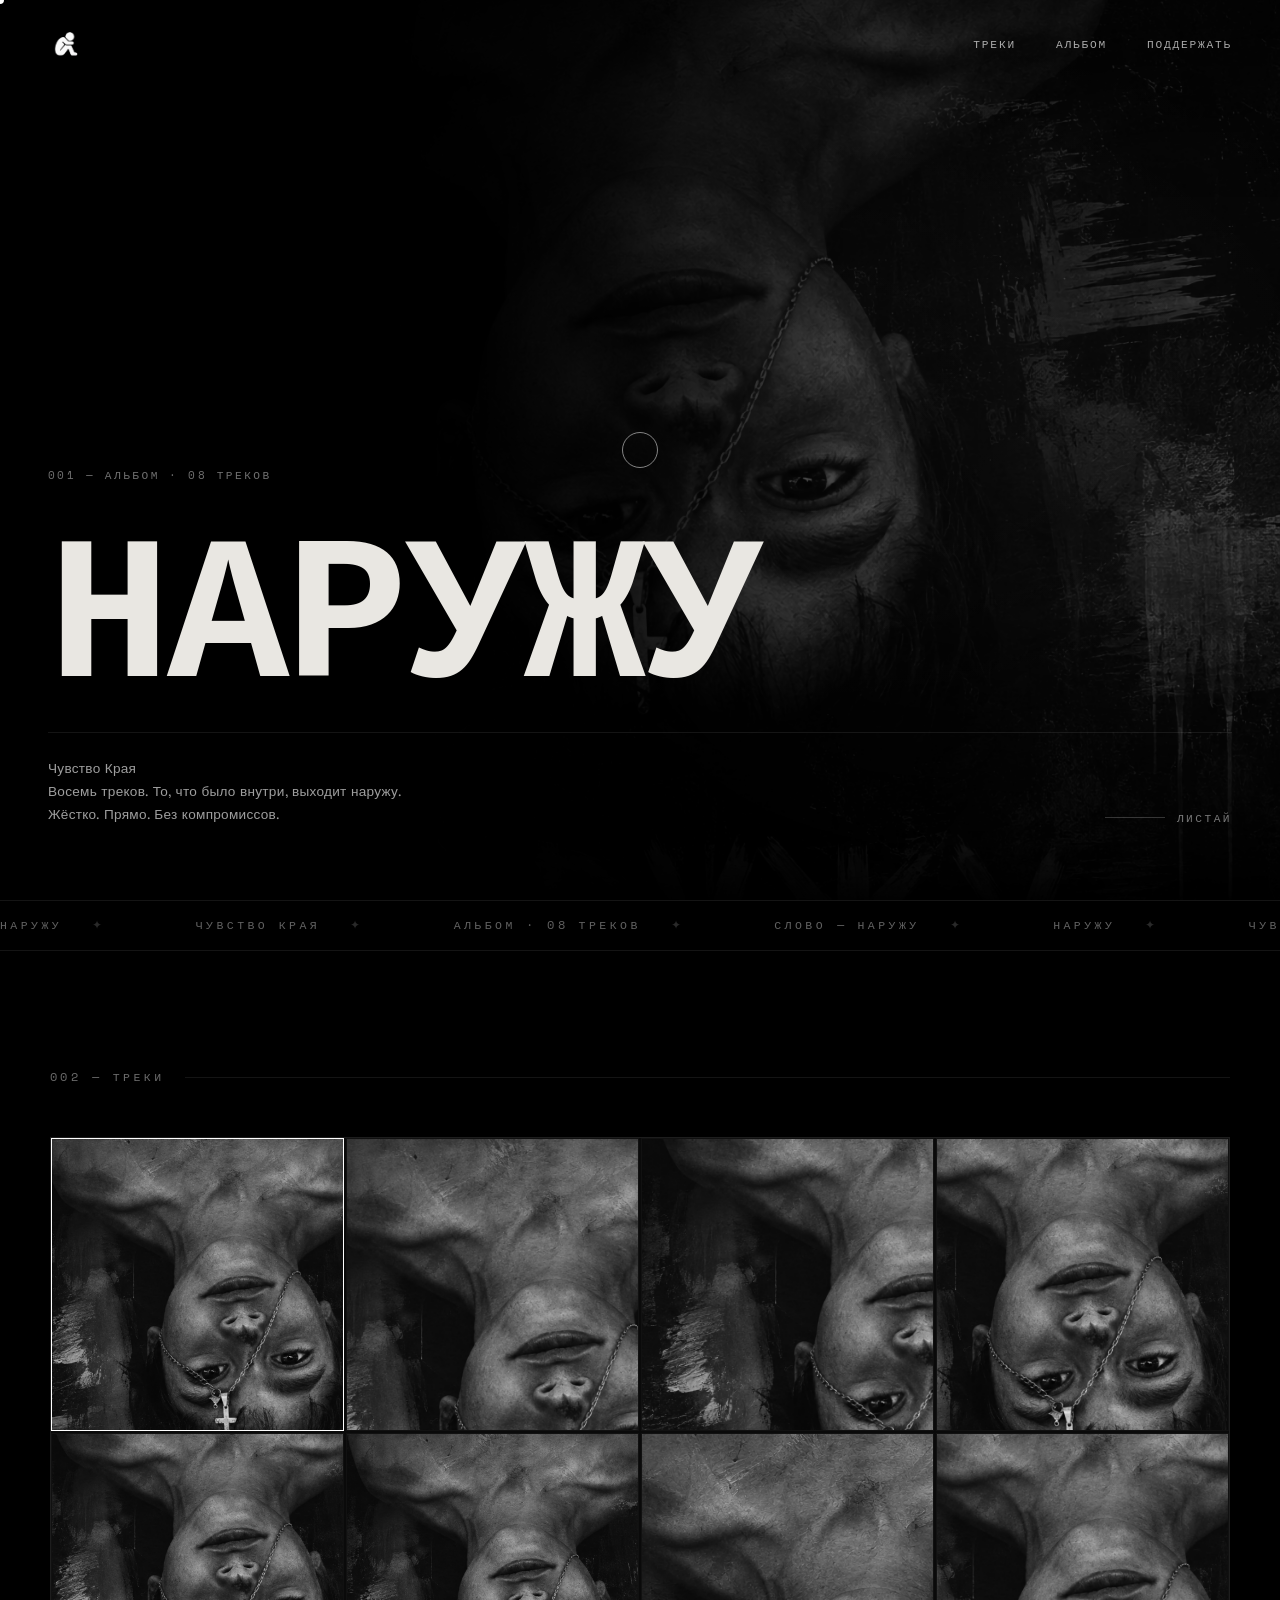
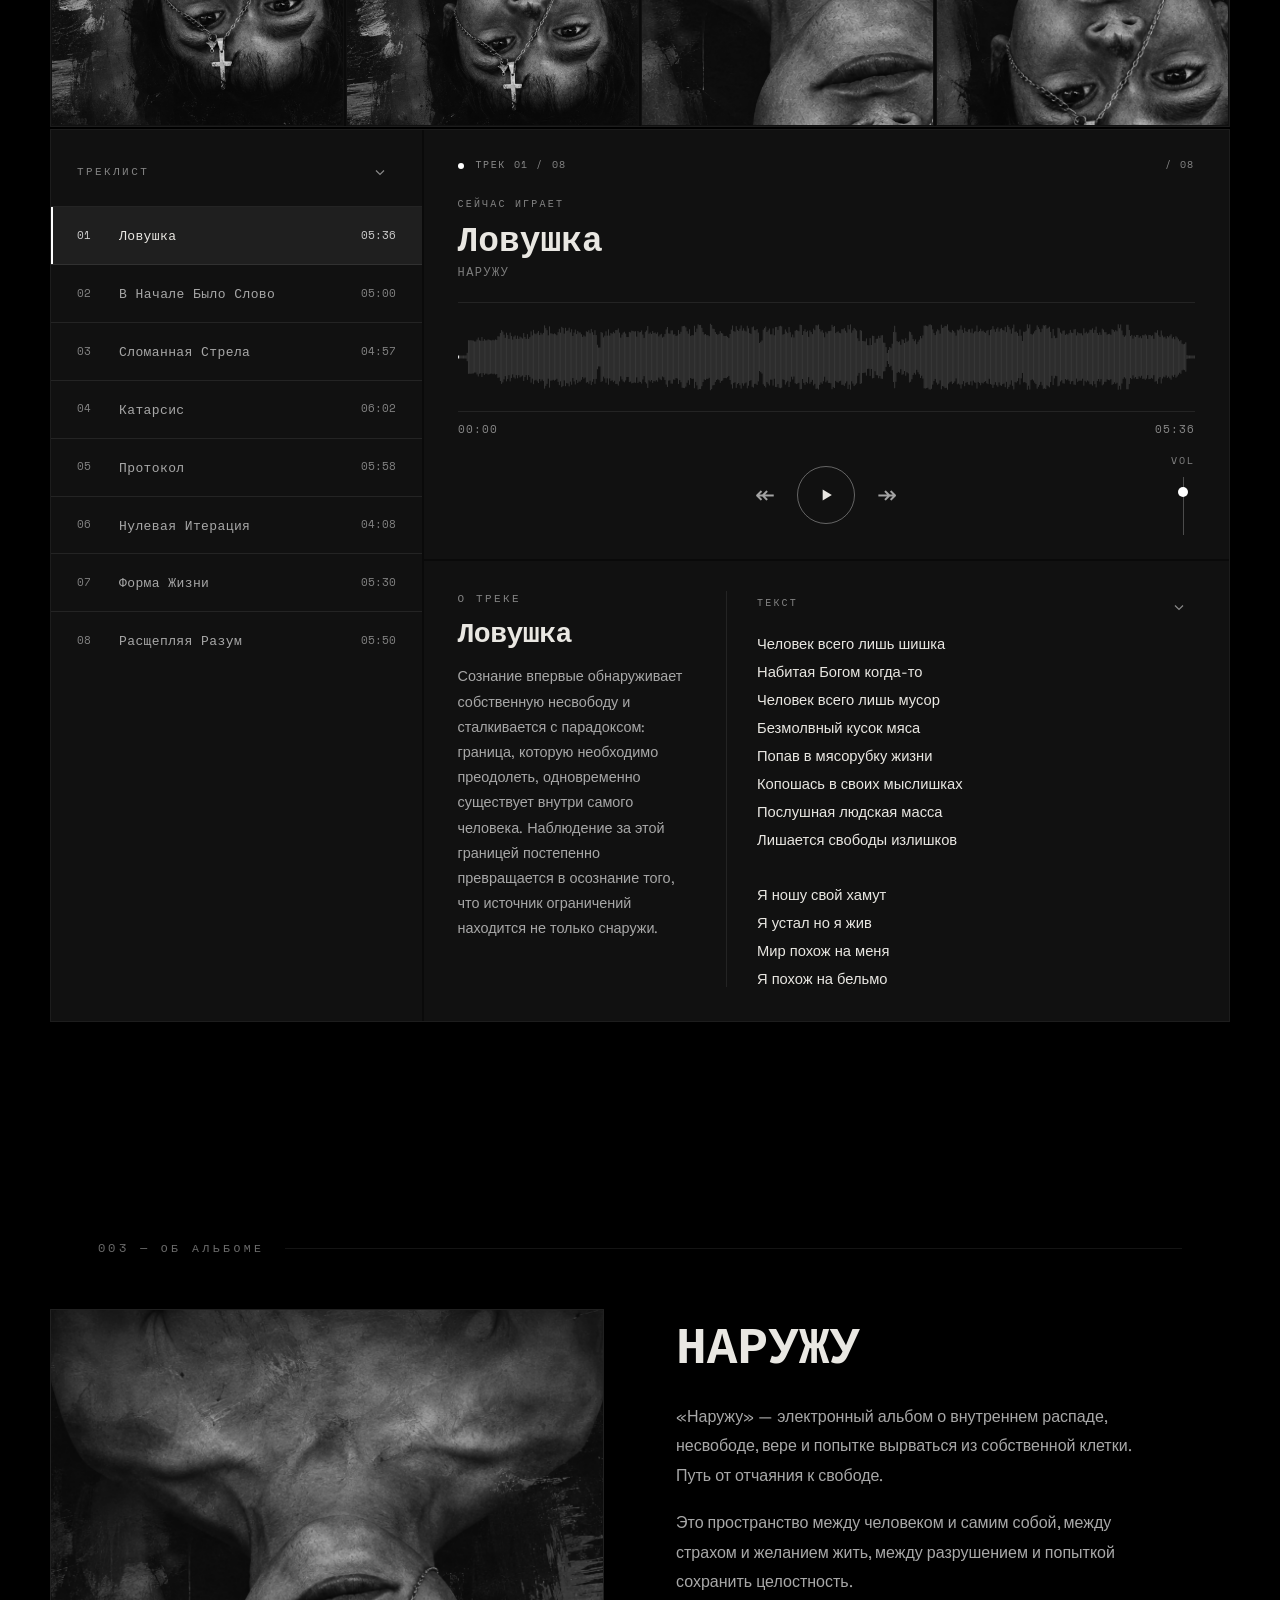
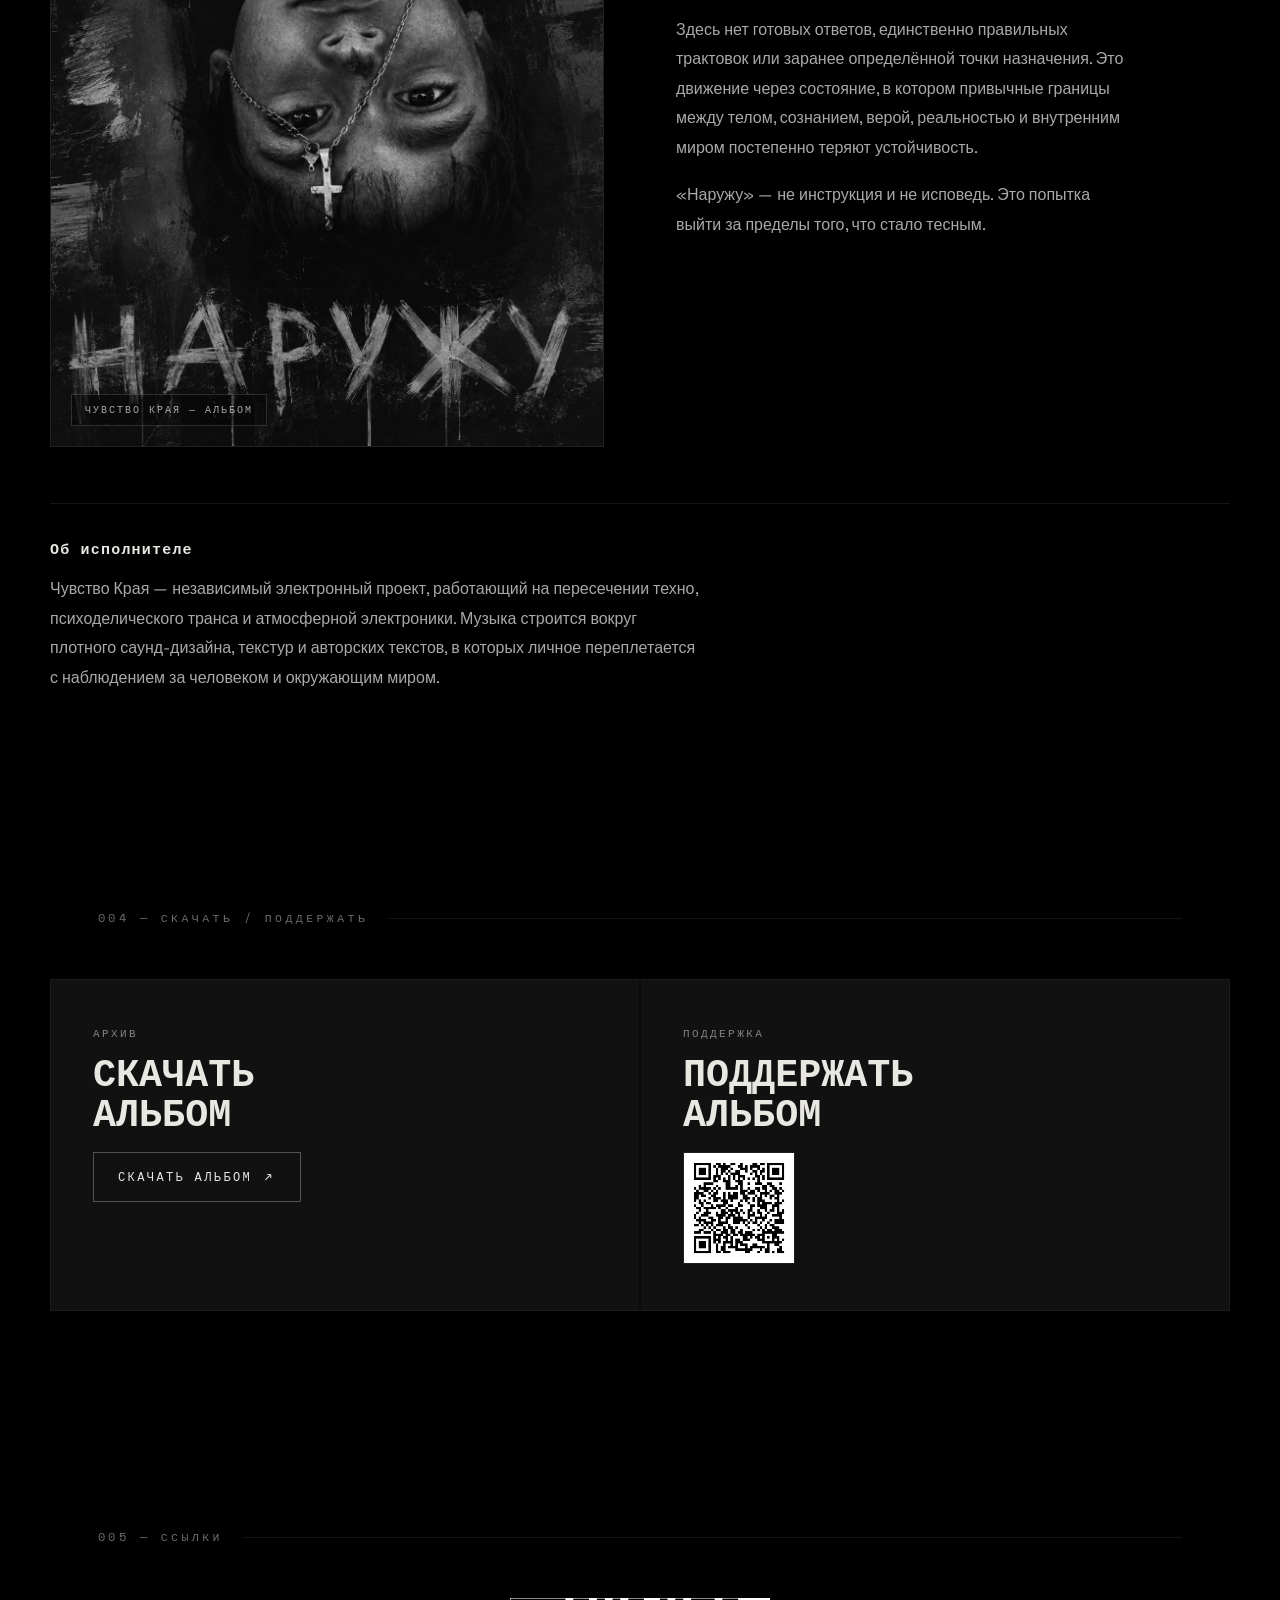
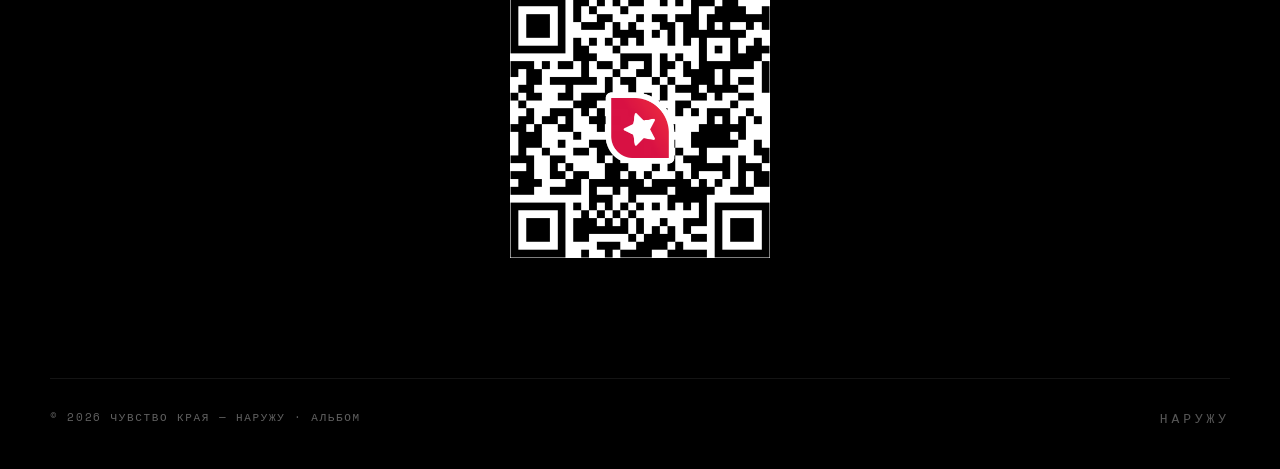
==== commit 74724ca5: "Improve loading and tracklist UI" ====
--- a/index.html
+++ b/index.html
@@ -5,6 +5,7 @@
   <meta name="viewport" content="width=device-width, initial-scale=1">
   <meta name="theme-color" content="#000000">
   <title>НАРУЖУ — Чувство Края · альбом</title>
+  <link rel="icon" href="data:,">
   <link rel="preconnect" href="https://fonts.googleapis.com">
   <link rel="preconnect" href="https://fonts.gstatic.com" crossorigin>
   <link href="https://fonts.googleapis.com/css2?family=Space+Grotesk:wght@300;400;500;600;700&family=Space+Mono:wght@400;700&display=swap" rel="stylesheet">
@@ -71,7 +72,7 @@
           <section class="player-card" aria-label="Музыкальный плеер">
             <div class="player-topline"><span class="live-dot"></span><span id="player-status">Готов к прослушиванию</span><span class="player-track-count">/ 08</span></div>
             <div class="player-title-row"><div><p class="mini-label">Сейчас играет</p><h2 id="current-title">Ловушка</h2><p class="player-album">НАРУЖУ</p></div></div>
-            <audio id="audio" preload="metadata"></audio>
+            <audio id="audio" preload="none"></audio>
             <button class="waveform-button" id="waveform-button" type="button" aria-label="Перемотать трек"><canvas id="waveform" aria-hidden="true"></canvas></button>
             <div class="time-row"><span id="current-time">00:00</span><span id="duration">00:00</span></div>
             <div class="controls"><button class="control-button" id="prev-button" type="button" aria-label="Предыдущий трек">↞</button><button class="play-button" id="play-button" type="button" aria-label="Воспроизвести"><span class="play-btn-icon play-btn-icon-play" aria-hidden="true"><svg viewBox="0 0 24 24" width="20" height="20" fill="currentColor" aria-hidden="true"><path d="M8 5.5v13l11-6.5z"/></svg></span><span class="play-btn-icon play-btn-icon-pause" aria-hidden="true"><svg viewBox="0 0 24 24" width="20" height="20" fill="currentColor" aria-hidden="true"><rect x="6" y="5" width="4.5" height="14" rx="1.2"/><rect x="13.5" y="5" width="4.5" height="14" rx="1.2"/></svg></span></button><button class="control-button" id="next-button" type="button" aria-label="Следующий трек">↠</button><label class="volume-control" aria-label="Громкость"><span>VOL</span><input id="volume" type="range" min="0" max="1" value="0.8" step="0.01"></label></div>
@@ -93,9 +94,9 @@
             </div>
           </section>
         </section>
-        <aside class="playlist-panel" aria-labelledby="playlist-title">
+        <aside class="playlist-panel" aria-label="Треклист">
           <div class="panel-heading">
-            <div><p class="eyebrow">Треклист</p><h2 id="playlist-title">08 треков</h2></div>
+            <p class="eyebrow">Треклист</p>
             <button class="toggle-btn" id="tracklist-toggle" type="button" aria-expanded="true" aria-controls="tracklist-content"><svg class="toggle-chevron" width="12" height="12" viewBox="0 0 12 12" aria-hidden="true"><path d="M2 4.5L6 8.5L10 4.5" fill="none" stroke="currentColor" stroke-width="1.2"/></svg></button>
           </div>
           <div class="section-content" id="tracklist-content">
@@ -110,7 +111,7 @@
       <div class="about-grid">
         <article class="cover-card">
           <div class="about-img-wrap">
-            <img src="Cover.png" alt="Обложка альбома НАРУЖУ">
+            <img src="Cover.png" alt="Обложка альбома НАРУЖУ" loading="lazy" decoding="async">
             <div class="about-img-tag">ЧУВСТВО КРАЯ — АЛЬБОМ</div>
           </div>
         </article>
@@ -142,7 +143,7 @@
           <p class="eyebrow">Поддержка</p>
           <h2 id="support-link">ПОДДЕРЖАТЬ<br>АЛЬБОМ</h2>
           <a class="qr-placeholder support-qr" id="support-qr" href="https://yoomoney.ru/to/4100119626206613" aria-label="Поддержать альбом">
-            <img src="yoomoney_donation_qr.png" alt="QR-код для поддержки альбома">
+            <img src="yoomoney_donation_qr.png" alt="QR-код для поддержки альбома" loading="lazy" decoding="async">
           </a>
         </div>
       </div>
@@ -151,7 +152,7 @@
     <section class="platforms section-shell" id="links">
       <div class="section-label">005 — Ссылки</div>
       <a class="qr-link" href="https://band.link/DGePQ?qr=">
-        <img src="bandlink_qr.png" alt="QR-код — все ссылки на BandLink">
+        <img src="bandlink_qr.png" alt="QR-код — все ссылки на BandLink" loading="lazy" decoding="async">
       </a>
     </section>
 
--- a/styles.css
+++ b/styles.css
@@ -319,7 +319,7 @@
 .volume-control span {
   font-family: 'Space Mono', monospace; font-size: 10px; letter-spacing: .2em; color: rgba(255,255,255,.48);
 }
-.volume-control input { flex: none; width: 18px; height: 58px; accent-color: #fff; cursor: none; }
+.volume-control input { flex: none; width: 18px; height: 58px; cursor: none; }
 input[type=range] {
   -webkit-appearance: none; appearance: none; background: transparent;
   writing-mode: vertical-lr; direction: rtl;
@@ -366,7 +366,7 @@
   padding: 26px 26px 18px; border-bottom: 1px solid var(--border);
   display: flex; justify-content: space-between; align-items: center; gap: 16px;
 }
-.panel-heading h2 { font-family: 'Space Mono', monospace; font-size: 22px; font-weight: 700; margin-top: 8px; }
+.panel-heading .eyebrow { margin-bottom: 0; }
 .playlist-panel > .section-content#tracklist-content { flex: 1 1 auto; min-height: 0; display: flex; flex-direction: column; }
 .playlist-panel > .section-content#tracklist-content > .tracklist { flex: 1; overflow-y: auto; min-height: 0; }
 .tracklist { overflow-y: auto; min-height: 0; }
